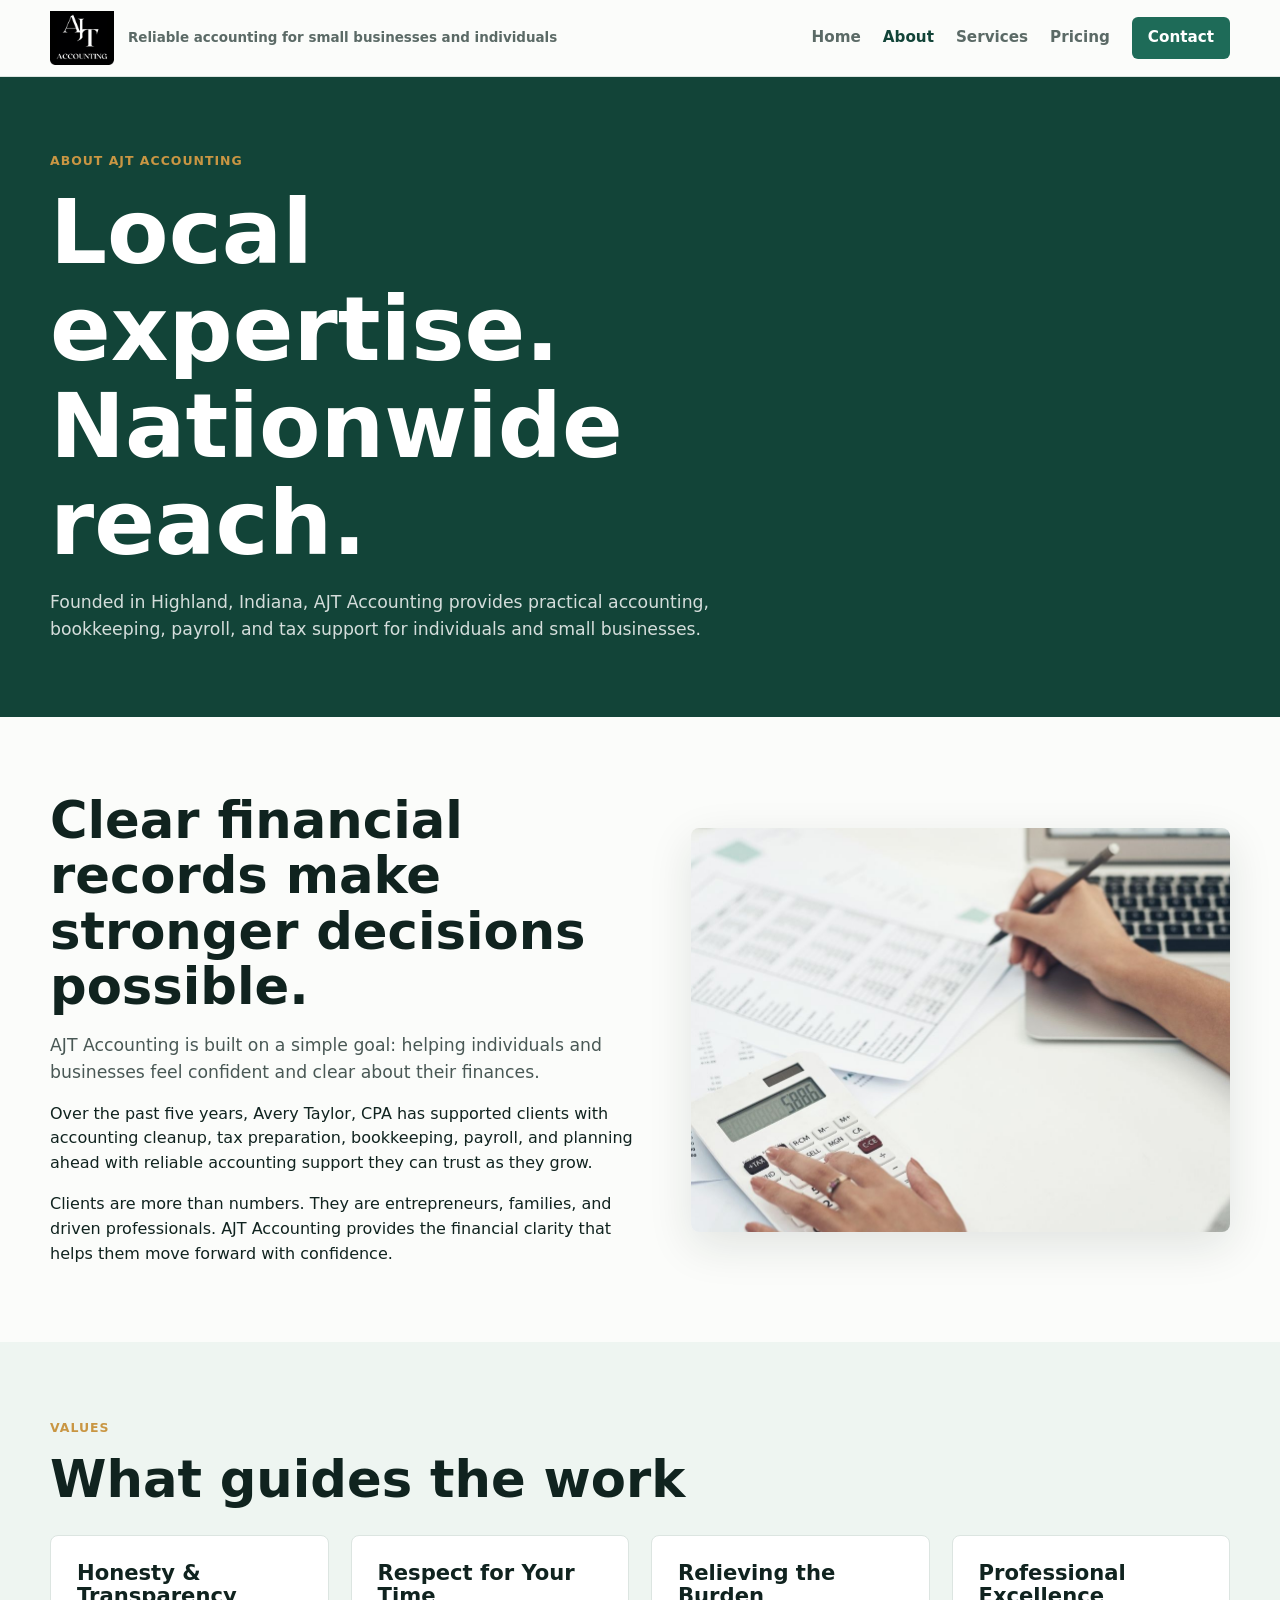
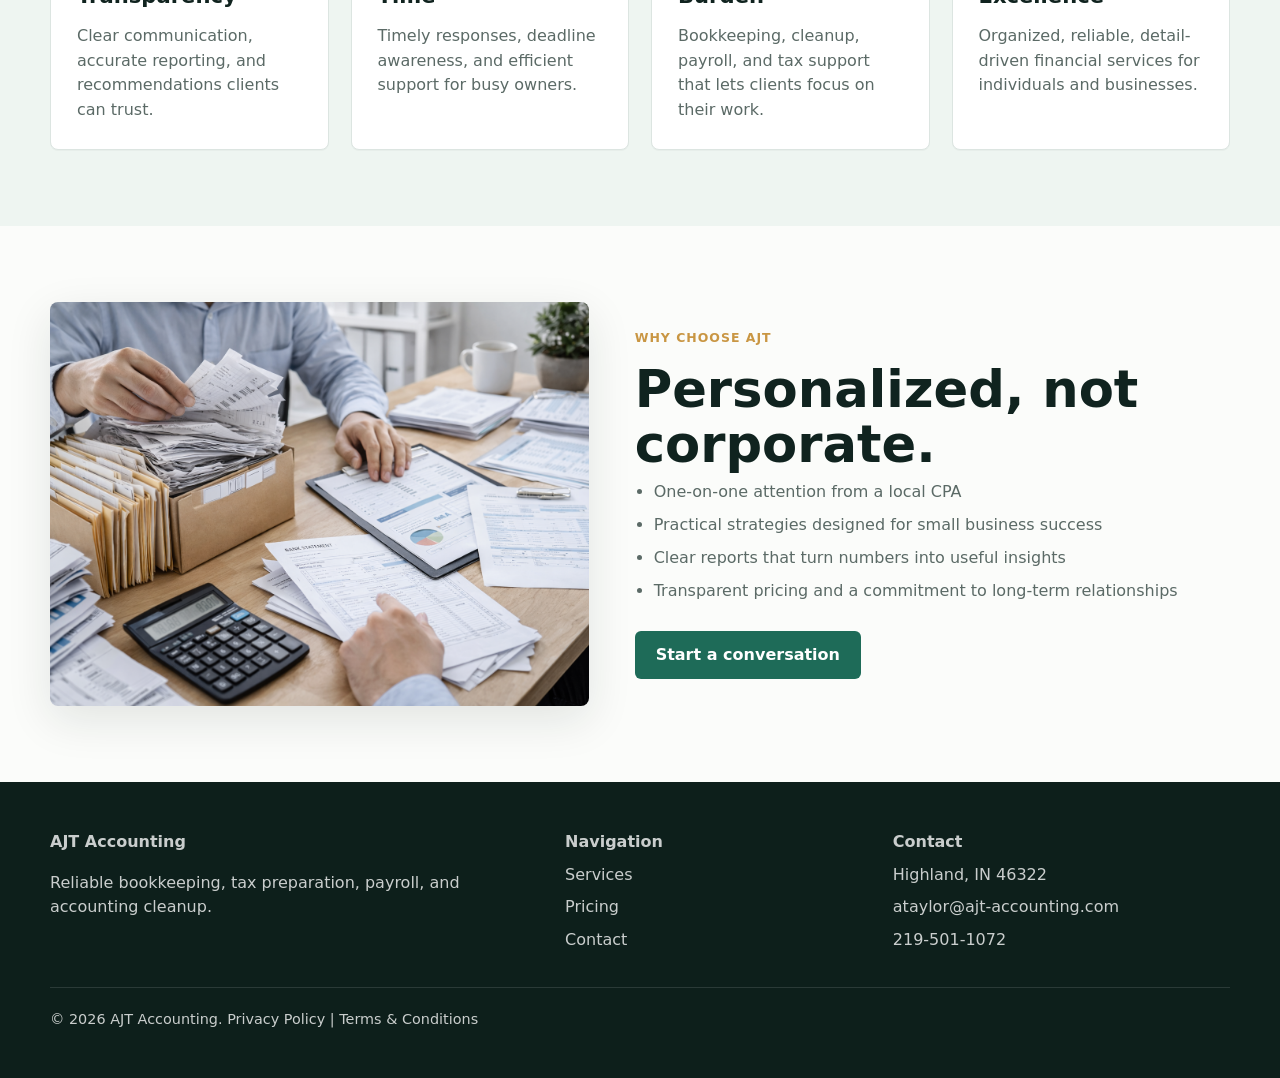
==== about/index.html @ 3dc1664c "Build initial static site preview" ====
<!doctype html>
<html lang="en">
  <head>
    <meta charset="utf-8">
    <meta name="viewport" content="width=device-width, initial-scale=1">
    <title>About | AJT Accounting</title>
    <meta name="description" content="Learn about AJT Accounting and Avery Taylor, CPA, serving individuals and small businesses in Highland, Northwest Indiana, and Chicagoland.">
    <link rel="stylesheet" href="../assets/css/styles.css">
  </head>
  <body>
    <header class="site-header">
      <nav class="nav" aria-label="Primary navigation">
        <a class="brand" href="../index.html"><img src="../assets/img/Group-2.png" alt="AJT Accounting logo"><span>Reliable accounting for small businesses and individuals</span></a>
        <div class="nav-links">
          <a href="../index.html">Home</a><a href="../about/" aria-current="page">About</a><a href="../services/">Services</a><a href="../pricing/">Pricing</a><a class="nav-cta" href="../contact/">Contact</a>
        </div>
      </nav>
    </header>
    <main>
      <section class="page-hero">
        <div class="wrap">
          <p class="eyebrow">About AJT Accounting</p>
          <h1>Local expertise. Nationwide reach.</h1>
          <p class="lead">Founded in Highland, Indiana, AJT Accounting provides practical accounting, bookkeeping, payroll, and tax support for individuals and small businesses.</p>
        </div>
      </section>
      <section class="section">
        <div class="wrap split">
          <div>
            <h2>Clear financial records make stronger decisions possible.</h2>
            <p class="lead">AJT Accounting is built on a simple goal: helping individuals and businesses feel confident and clear about their finances.</p>
            <p>Over the past five years, Avery Taylor, CPA has supported clients with accounting cleanup, tax preparation, bookkeeping, payroll, and planning ahead with reliable accounting support they can trust as they grow.</p>
            <p>Clients are more than numbers. They are entrepreneurs, families, and driven professionals. AJT Accounting provides the financial clarity that helps them move forward with confidence.</p>
          </div>
          <img src="../assets/img/Freelance-Business-Support-Petra-Verschoor-2.jpg" alt="Accounting professional reviewing financial records">
        </div>
      </section>
      <section class="section band">
        <div class="wrap">
          <p class="eyebrow">Values</p>
          <h2>What guides the work</h2>
          <div class="grid four" style="margin-top: 28px">
            <article class="card"><h3>Honesty & Transparency</h3><p class="muted">Clear communication, accurate reporting, and recommendations clients can trust.</p></article>
            <article class="card"><h3>Respect for Your Time</h3><p class="muted">Timely responses, deadline awareness, and efficient support for busy owners.</p></article>
            <article class="card"><h3>Relieving the Burden</h3><p class="muted">Bookkeeping, cleanup, payroll, and tax support that lets clients focus on their work.</p></article>
            <article class="card"><h3>Professional Excellence</h3><p class="muted">Organized, reliable, detail-driven financial services for individuals and businesses.</p></article>
          </div>
        </div>
      </section>
      <section class="section">
        <div class="wrap split reverse">
          <img src="../assets/img/9b4e6f0c-6b9a-4d75-8580-0b597c890d90.png" alt="Business team reviewing financial documents">
          <div>
            <p class="eyebrow">Why choose AJT</p>
            <h2>Personalized, not corporate.</h2>
            <ul class="check-list">
              <li>One-on-one attention from a local CPA</li>
              <li>Practical strategies designed for small business success</li>
              <li>Clear reports that turn numbers into useful insights</li>
              <li>Transparent pricing and a commitment to long-term relationships</li>
            </ul>
            <div class="actions"><a class="button" href="../contact/">Start a conversation</a></div>
          </div>
        </div>
      </section>
    </main>
    <footer class="site-footer"><div class="wrap footer-grid"><div><strong>AJT Accounting</strong><p>Reliable bookkeeping, tax preparation, payroll, and accounting cleanup.</p></div><div class="footer-links"><strong>Navigation</strong><a href="../services/">Services</a><a href="../pricing/">Pricing</a><a href="../contact/">Contact</a></div><div class="footer-links"><strong>Contact</strong><span>Highland, IN 46322</span><a href="mailto:ataylor@ajt-accounting.com">ataylor@ajt-accounting.com</a><a href="tel:+12195011072">219-501-1072</a></div></div><div class="wrap fine-print">&copy; <span data-year></span> AJT Accounting. <a href="../privacy-policy/">Privacy Policy</a> | <a href="../terms-and-conditions/">Terms & Conditions</a></div></footer>
    <script src="../assets/js/main.js"></script>
  </body>
</html>
---- assets/css/styles.css ----
:root {
  --ink: #10231f;
  --muted: #5b6a66;
  --line: #dce5e1;
  --paper: #fbfcfa;
  --soft: #eef5f1;
  --brand: #1e6b58;
  --brand-dark: #124438;
  --accent: #c99643;
  --white: #ffffff;
  --shadow: 0 14px 45px rgba(16, 35, 31, 0.11);
}

* {
  box-sizing: border-box;
}

html {
  scroll-behavior: smooth;
}

body {
  margin: 0;
  background: var(--paper);
  color: var(--ink);
  font-family: Inter, ui-sans-serif, system-ui, -apple-system, BlinkMacSystemFont, "Segoe UI", sans-serif;
  line-height: 1.55;
}

img {
  display: block;
  max-width: 100%;
}

a {
  color: inherit;
}

.site-header {
  position: sticky;
  top: 0;
  z-index: 20;
  background: rgba(251, 252, 250, 0.94);
  border-bottom: 1px solid var(--line);
  backdrop-filter: blur(14px);
}

.nav {
  width: min(1180px, calc(100% - 32px));
  margin: 0 auto;
  min-height: 76px;
  display: flex;
  align-items: center;
  justify-content: space-between;
  gap: 22px;
}

.brand {
  display: flex;
  align-items: center;
  gap: 14px;
  text-decoration: none;
  font-weight: 800;
  letter-spacing: 0;
}

.brand img {
  width: 64px;
  height: 54px;
  object-fit: contain;
}

.brand span {
  display: block;
  font-size: 0.84rem;
  color: var(--muted);
  font-weight: 650;
}

.nav-links {
  display: flex;
  align-items: center;
  gap: 22px;
  font-size: 0.95rem;
  font-weight: 700;
}

.nav-links a {
  text-decoration: none;
  color: var(--muted);
}

.nav-links a:hover,
.nav-links a[aria-current="page"] {
  color: var(--brand-dark);
}

.nav-cta {
  display: inline-flex;
  align-items: center;
  justify-content: center;
  min-height: 42px;
  padding: 0 16px;
  border-radius: 6px;
  background: var(--brand);
  color: var(--white) !important;
}

.nav-cta:hover {
  background: var(--brand-dark);
}

.section {
  padding: 76px 0;
}

.section.tight {
  padding: 48px 0;
}

.wrap {
  width: min(1180px, calc(100% - 32px));
  margin: 0 auto;
}

.hero {
  min-height: calc(100vh - 76px);
  display: grid;
  align-items: center;
  padding: 62px 0 76px;
  background:
    linear-gradient(90deg, rgba(16, 35, 31, 0.88), rgba(16, 35, 31, 0.58) 44%, rgba(16, 35, 31, 0.18)),
    url("../img/2147626398.jpg") center / cover no-repeat;
  color: var(--white);
}

.hero-content {
  width: min(720px, calc(100% - 32px));
  margin: 0 auto 0 max(16px, calc((100% - 1180px) / 2));
}

.eyebrow {
  margin: 0 0 14px;
  color: var(--accent);
  font-weight: 800;
  text-transform: uppercase;
  letter-spacing: 0.08em;
  font-size: 0.78rem;
}

h1,
h2,
h3 {
  margin: 0;
  line-height: 1.08;
  letter-spacing: 0;
}

h1 {
  max-width: 780px;
  font-size: clamp(2.45rem, 7vw, 5.8rem);
}

h2 {
  font-size: clamp(2rem, 4vw, 3.6rem);
}

h3 {
  font-size: 1.32rem;
}

.lead {
  max-width: 780px;
  margin: 18px 0 0;
  color: color-mix(in srgb, var(--ink) 76%, white);
  font-size: 1.08rem;
}

.hero .lead {
  color: rgba(255, 255, 255, 0.88);
  font-size: clamp(1.08rem, 2vw, 1.28rem);
}

.actions {
  display: flex;
  flex-wrap: wrap;
  gap: 12px;
  margin-top: 28px;
}

.button {
  display: inline-flex;
  align-items: center;
  justify-content: center;
  min-height: 48px;
  padding: 0 20px;
  border: 1px solid transparent;
  border-radius: 6px;
  background: var(--brand);
  color: var(--white);
  text-decoration: none;
  font-weight: 800;
}

.button:hover {
  background: var(--brand-dark);
}

.button.secondary {
  background: transparent;
  border-color: currentColor;
  color: inherit;
}

.hero .button.secondary {
  color: var(--white);
}

.grid {
  display: grid;
  gap: 22px;
}

.grid.two {
  grid-template-columns: repeat(2, minmax(0, 1fr));
}

.grid.three {
  grid-template-columns: repeat(3, minmax(0, 1fr));
}

.grid.four {
  grid-template-columns: repeat(4, minmax(0, 1fr));
}

.card {
  background: var(--white);
  border: 1px solid var(--line);
  border-radius: 8px;
  padding: 26px;
  box-shadow: 0 1px 0 rgba(16, 35, 31, 0.03);
}

.card p:last-child,
.split p:last-child {
  margin-bottom: 0;
}

.muted {
  color: var(--muted);
}

.band {
  background: var(--soft);
}

.split {
  display: grid;
  grid-template-columns: minmax(0, 1.05fr) minmax(320px, 0.95fr);
  gap: 46px;
  align-items: center;
}

.split.reverse {
  grid-template-columns: minmax(320px, 0.95fr) minmax(0, 1.05fr);
}

.split img {
  width: 100%;
  border-radius: 8px;
  box-shadow: var(--shadow);
  aspect-ratio: 4 / 3;
  object-fit: cover;
}

.stat-row {
  display: grid;
  grid-template-columns: repeat(3, minmax(0, 1fr));
  gap: 16px;
  margin-top: 28px;
}

.stat {
  padding: 18px;
  background: rgba(255, 255, 255, 0.12);
  border: 1px solid rgba(255, 255, 255, 0.25);
  border-radius: 8px;
}

.stat strong {
  display: block;
  font-size: 1.6rem;
  color: var(--accent);
}

.pill-list {
  display: flex;
  flex-wrap: wrap;
  gap: 10px;
  padding: 0;
  margin: 26px 0 0;
  list-style: none;
}

.pill-list li {
  border: 1px solid var(--line);
  background: var(--white);
  border-radius: 999px;
  padding: 8px 13px;
  font-weight: 750;
  color: var(--brand-dark);
}

.review {
  min-height: 100%;
}

.review strong {
  display: block;
  margin-bottom: 10px;
  color: var(--brand-dark);
}

.service-card img {
  width: 52px;
  height: 52px;
  object-fit: contain;
  margin-bottom: 18px;
}

.price-card {
  display: flex;
  flex-direction: column;
  gap: 16px;
}

.price {
  font-size: 2rem;
  font-weight: 900;
  color: var(--brand-dark);
}

.price-card ul,
.check-list {
  padding-left: 19px;
  margin: 0;
  color: var(--muted);
}

.price-card li,
.check-list li {
  margin: 8px 0;
}

.page-hero {
  background: var(--brand-dark);
  color: var(--white);
  padding: 74px 0;
}

.page-hero .lead {
  color: rgba(255, 255, 255, 0.82);
}

.contact-panel {
  background: var(--brand-dark);
  color: var(--white);
  border-radius: 8px;
  padding: 36px;
}

.contact-panel .lead,
.contact-panel .muted {
  color: rgba(255, 255, 255, 0.82);
}

.site-footer {
  background: #0d1f1b;
  color: rgba(255, 255, 255, 0.78);
  padding: 48px 0;
}

.footer-grid {
  display: grid;
  grid-template-columns: 1.3fr 0.8fr 0.9fr;
  gap: 28px;
}

.site-footer a {
  color: inherit;
  text-decoration: none;
}

.site-footer a:hover {
  color: var(--white);
}

.footer-links {
  display: grid;
  gap: 8px;
}

.fine-print {
  border-top: 1px solid rgba(255, 255, 255, 0.12);
  margin-top: 34px;
  padding-top: 20px;
  font-size: 0.9rem;
}

.legal {
  max-width: 920px;
}

.legal h2 {
  margin-top: 34px;
  font-size: 1.7rem;
}

@media (max-width: 860px) {
  .nav {
    align-items: flex-start;
    flex-direction: column;
    padding: 14px 0;
  }

  .nav-links {
    width: 100%;
    flex-wrap: wrap;
    gap: 12px 16px;
  }

  .nav-cta {
    min-height: 38px;
  }

  .hero {
    min-height: auto;
    padding: 70px 0;
  }

  .hero-content {
    margin-left: auto;
  }

  .grid.two,
  .grid.three,
  .grid.four,
  .split,
  .split.reverse,
  .footer-grid,
  .stat-row {
    grid-template-columns: 1fr;
  }

  .section {
    padding: 56px 0;
  }
}

@media (max-width: 520px) {
  .brand img {
    width: 56px;
    height: 46px;
  }

  .card,
  .contact-panel {
    padding: 22px;
  }

  .actions .button {
    width: 100%;
  }
}
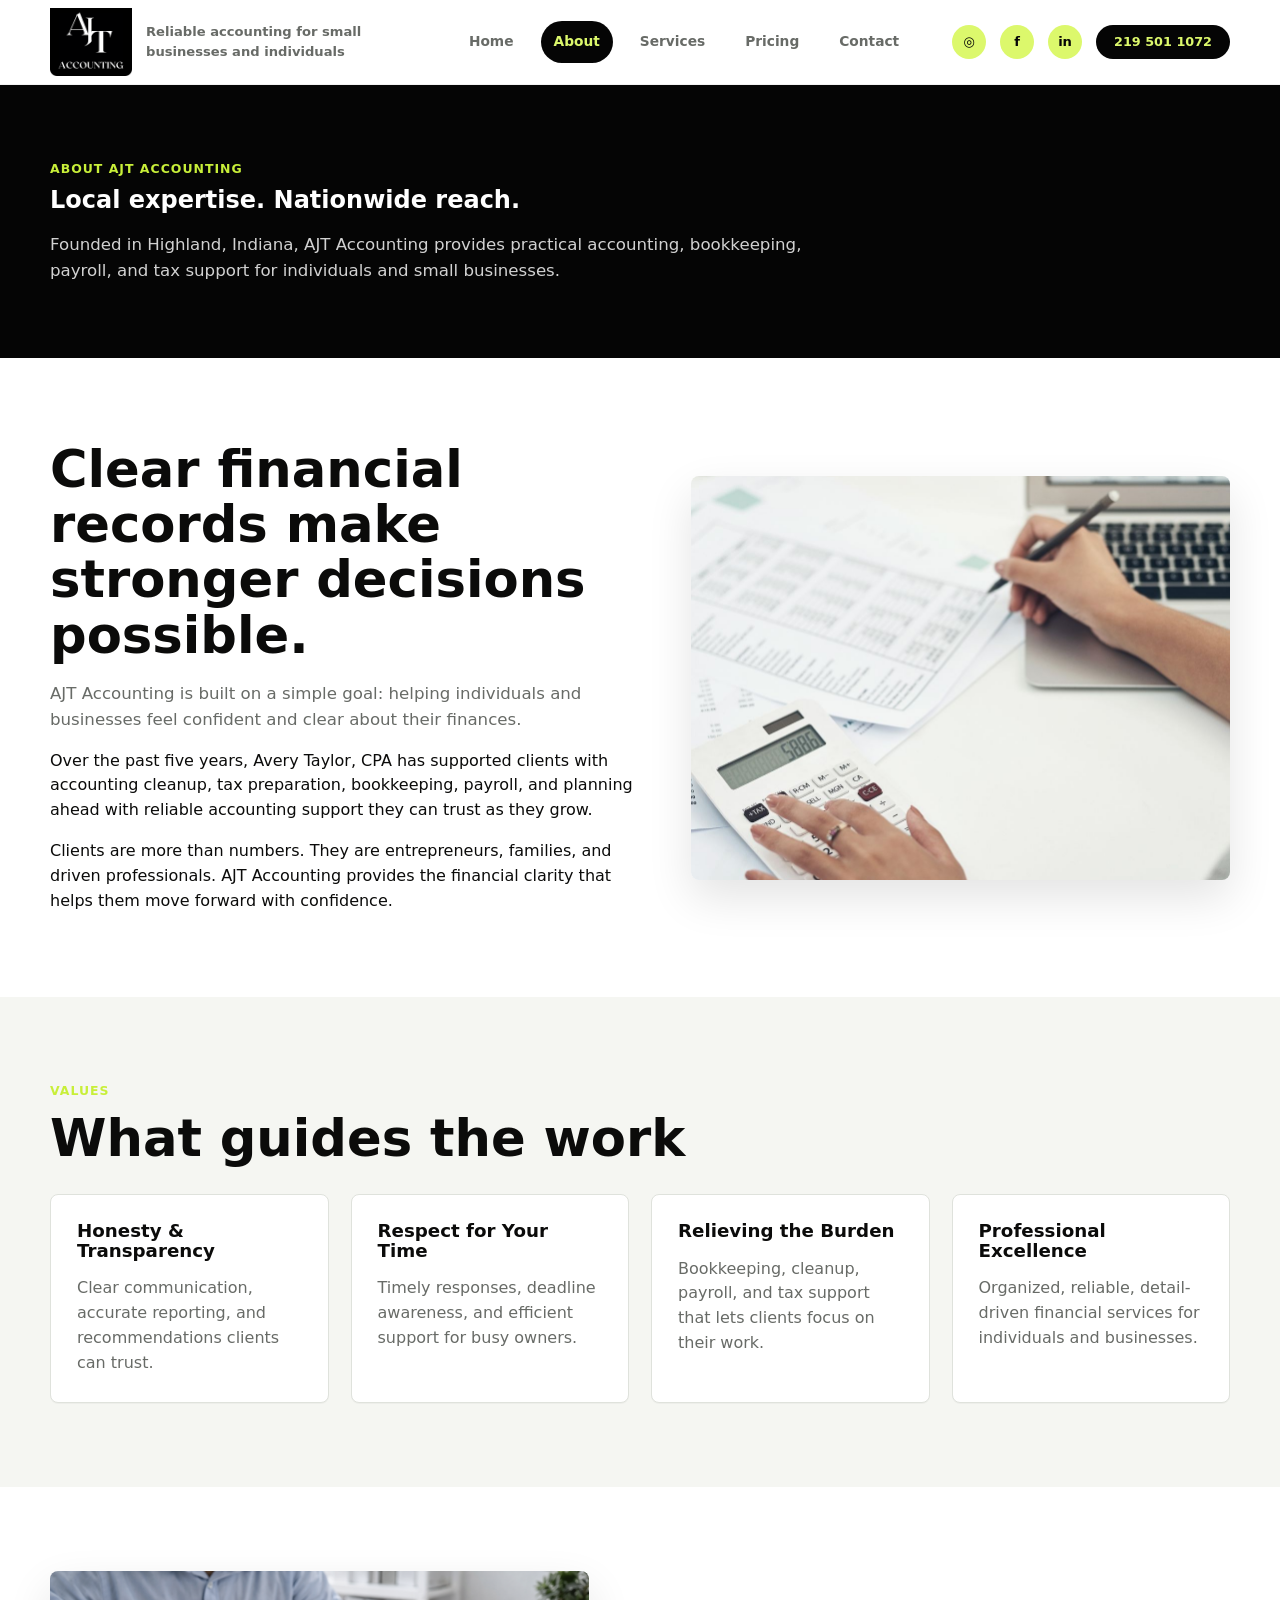
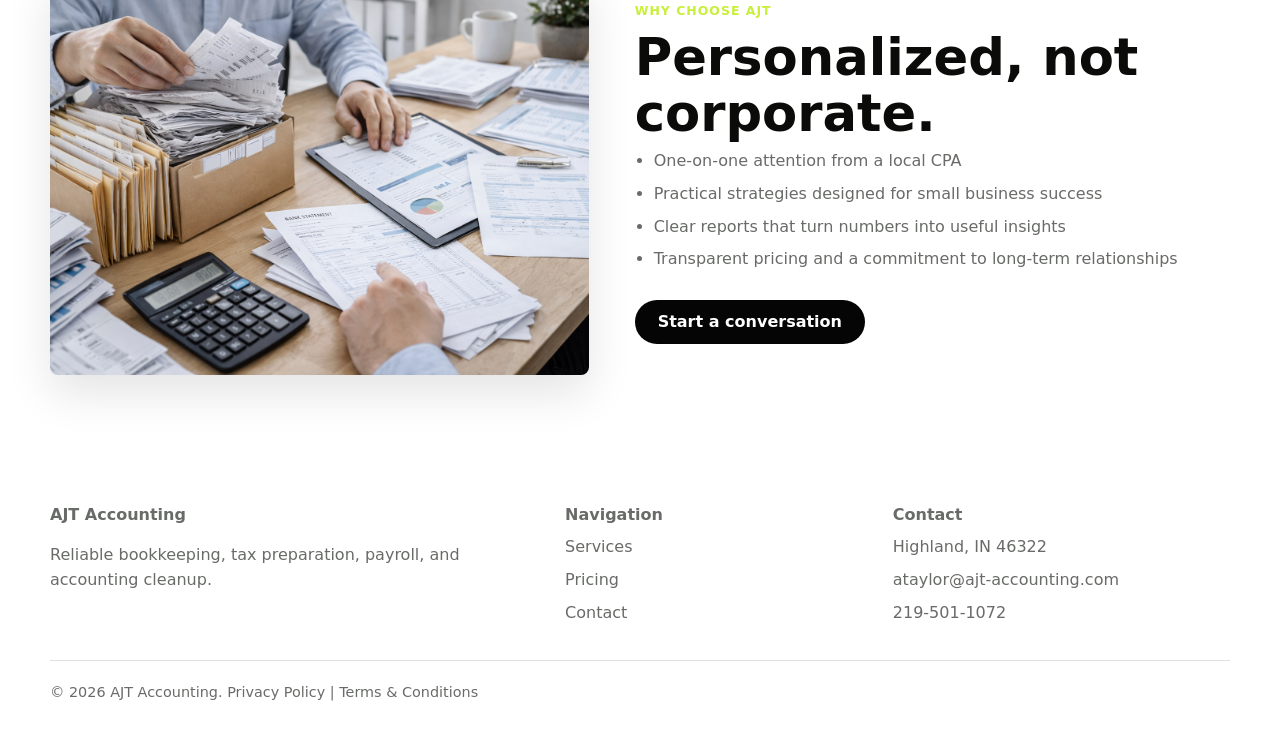
==== commit b69e83bb: "Improve static homepage preview" ====
--- a/about/index.html
+++ b/about/index.html
@@ -12,7 +12,13 @@
       <nav class="nav" aria-label="Primary navigation">
         <a class="brand" href="../index.html"><img src="../assets/img/Group-2.png" alt="AJT Accounting logo"><span>Reliable accounting for small businesses and individuals</span></a>
         <div class="nav-links">
-          <a href="../index.html">Home</a><a href="../about/" aria-current="page">About</a><a href="../services/">Services</a><a href="../pricing/">Pricing</a><a class="nav-cta" href="../contact/">Contact</a>
+          <a href="../index.html">Home</a><a href="../about/" aria-current="page">About</a><a href="../services/">Services</a><a href="../pricing/">Pricing</a><a href="../contact/">Contact</a>
+        </div>
+        <div class="nav-actions" aria-label="Social links and phone">
+          <a class="icon-link" href="https://www.instagram.com/ajtaccounting/" aria-label="Instagram">◎</a>
+          <a class="icon-link" href="https://www.facebook.com/ajtaccounting" aria-label="Facebook">f</a>
+          <a class="icon-link" href="https://www.linkedin.com/company/ajt-accounting" aria-label="LinkedIn">in</a>
+          <a class="phone-pill" href="tel:+12195011072">219 501 1072</a>
         </div>
       </nav>
     </header>
--- a/assets/css/styles.css
+++ b/assets/css/styles.css
@@ -1,14 +1,16 @@
 :root {
-  --ink: #10231f;
-  --muted: #5b6a66;
-  --line: #dce5e1;
-  --paper: #fbfcfa;
-  --soft: #eef5f1;
-  --brand: #1e6b58;
-  --brand-dark: #124438;
-  --accent: #c99643;
+  --ink: #0b0b0a;
+  --muted: #686b67;
+  --line: #dfe2dc;
+  --paper: #ffffff;
+  --soft: #f5f6f2;
+  --panel: #f7f8f5;
+  --black: #050505;
+  --lime: #dcf86c;
+  --lime-strong: #c8ef39;
+  --field: #282d21;
   --white: #ffffff;
-  --shadow: 0 14px 45px rgba(16, 35, 31, 0.11);
+  --shadow: 0 18px 45px rgba(0, 0, 0, 0.11);
 }
 
 * {
@@ -16,7 +18,7 @@
 }
 
 html {
-  scroll-behavior: smooth;
+  scroll-behavior: auto;
 }
 
 body {
@@ -37,22 +39,18 @@
 }
 
 .site-header {
-  position: sticky;
-  top: 0;
-  z-index: 20;
-  background: rgba(251, 252, 250, 0.94);
-  border-bottom: 1px solid var(--line);
-  backdrop-filter: blur(14px);
+  background: var(--paper);
+  border-bottom: 1px solid rgba(0, 0, 0, 0.05);
 }
 
 .nav {
   width: min(1180px, calc(100% - 32px));
   margin: 0 auto;
-  min-height: 76px;
-  display: flex;
-  align-items: center;
-  justify-content: space-between;
-  gap: 22px;
+  min-height: 84px;
+  display: grid;
+  grid-template-columns: auto 1fr auto;
+  align-items: center;
+  gap: 28px;
 }
 
 .brand {
@@ -61,61 +59,75 @@
   gap: 14px;
   text-decoration: none;
   font-weight: 800;
-  letter-spacing: 0;
 }
 
 .brand img {
-  width: 64px;
-  height: 54px;
+  width: 82px;
+  height: 72px;
   object-fit: contain;
 }
 
 .brand span {
-  display: block;
-  font-size: 0.84rem;
-  color: var(--muted);
-  font-weight: 650;
-}
-
-.nav-links {
+  max-width: 270px;
+  font-size: 0.82rem;
+  color: var(--muted);
+  font-weight: 750;
+}
+
+.nav-links,
+.nav-actions {
   display: flex;
   align-items: center;
-  gap: 22px;
-  font-size: 0.95rem;
-  font-weight: 700;
+  justify-content: center;
+  gap: 14px;
 }
 
 .nav-links a {
+  padding: 10px 13px;
+  border-radius: 999px;
+  color: var(--muted);
   text-decoration: none;
-  color: var(--muted);
+  font-size: 0.86rem;
+  font-weight: 750;
 }
 
 .nav-links a:hover,
 .nav-links a[aria-current="page"] {
-  color: var(--brand-dark);
-}
-
-.nav-cta {
+  background: var(--black);
+  color: var(--lime);
+}
+
+.icon-link,
+.phone-pill {
   display: inline-flex;
   align-items: center;
   justify-content: center;
-  min-height: 42px;
-  padding: 0 16px;
-  border-radius: 6px;
-  background: var(--brand);
-  color: var(--white) !important;
-}
-
-.nav-cta:hover {
-  background: var(--brand-dark);
+  min-height: 34px;
+  border-radius: 999px;
+  text-decoration: none;
+  font-weight: 900;
+}
+
+.icon-link {
+  width: 34px;
+  background: var(--lime);
+  color: var(--black);
+  font-size: 0.82rem;
+}
+
+.phone-pill {
+  padding: 0 18px;
+  background: var(--black);
+  color: var(--lime);
+  font-size: 0.8rem;
 }
 
 .section {
-  padding: 76px 0;
+  padding: 84px 0;
 }
 
 .section.tight {
-  padding: 48px 0;
+  padding: 42px 0 72px;
 }
 
 .wrap {
@@ -124,28 +136,44 @@
 }
 
 .hero {
-  min-height: calc(100vh - 76px);
-  display: grid;
-  align-items: center;
-  padding: 62px 0 76px;
-  background:
-    linear-gradient(90deg, rgba(16, 35, 31, 0.88), rgba(16, 35, 31, 0.58) 44%, rgba(16, 35, 31, 0.18)),
-    url("../img/2147626398.jpg") center / cover no-repeat;
-  color: var(--white);
-}
-
-.hero-content {
-  width: min(720px, calc(100% - 32px));
-  margin: 0 auto 0 max(16px, calc((100% - 1180px) / 2));
-}
-
+  background: var(--paper);
+}
+
+.original-hero {
+  padding: 70px 0 44px;
+}
+
+.hero-grid {
+  display: grid;
+  grid-template-columns: minmax(0, 1.05fr) minmax(360px, 0.95fr);
+  gap: 72px;
+  align-items: center;
+}
+
+.hero-copy h1 {
+  max-width: 650px;
+  margin: 8px 0 18px;
+  font-size: clamp(2.5rem, 5.2vw, 5rem);
+  line-height: 1.04;
+}
+
+.kicker,
 .eyebrow {
-  margin: 0 0 14px;
-  color: var(--accent);
+  margin: 0 0 10px;
+  color: var(--muted);
+  font-size: 0.78rem;
   font-weight: 800;
+}
+
+.kicker {
+  text-transform: none;
+  letter-spacing: 0;
+}
+
+.eyebrow {
+  color: var(--lime-strong);
   text-transform: uppercase;
   letter-spacing: 0.08em;
-  font-size: 0.78rem;
 }
 
 h1,
@@ -156,54 +184,43 @@
   letter-spacing: 0;
 }
 
-h1 {
-  max-width: 780px;
-  font-size: clamp(2.45rem, 7vw, 5.8rem);
-}
-
 h2 {
   font-size: clamp(2rem, 4vw, 3.6rem);
 }
 
 h3 {
-  font-size: 1.32rem;
+  font-size: 1.14rem;
 }
 
 .lead {
   max-width: 780px;
   margin: 18px 0 0;
-  color: color-mix(in srgb, var(--ink) 76%, white);
-  font-size: 1.08rem;
-}
-
-.hero .lead {
-  color: rgba(255, 255, 255, 0.88);
-  font-size: clamp(1.08rem, 2vw, 1.28rem);
-}
-
-.actions {
-  display: flex;
-  flex-wrap: wrap;
-  gap: 12px;
-  margin-top: 28px;
+  color: var(--muted);
+  font-size: 1.04rem;
 }
 
 .button {
   display: inline-flex;
   align-items: center;
   justify-content: center;
-  min-height: 48px;
-  padding: 0 20px;
+  min-height: 44px;
+  padding: 0 22px;
   border: 1px solid transparent;
-  border-radius: 6px;
-  background: var(--brand);
+  border-radius: 999px;
+  background: var(--black);
   color: var(--white);
   text-decoration: none;
-  font-weight: 800;
+  font-weight: 900;
+  cursor: pointer;
 }
 
 .button:hover {
-  background: var(--brand-dark);
+  filter: brightness(0.94);
+}
+
+.button.lime {
+  background: var(--lime);
+  color: var(--black);
 }
 
 .button.secondary {
@@ -212,8 +229,186 @@
   color: inherit;
 }
 
-.hero .button.secondary {
+.actions {
+  display: flex;
+  flex-wrap: wrap;
+  gap: 16px;
+  margin-top: 28px;
+}
+
+.review-card {
+  display: grid;
+  grid-template-columns: 112px 1fr;
+  gap: 18px;
+  align-items: start;
+  margin: 0;
+  color: var(--muted);
+}
+
+.review-card > p {
+  grid-column: 1 / -1;
+  max-width: 540px;
+  margin: 0;
+}
+
+.review-card > img {
+  width: 100px;
+  object-fit: contain;
+}
+
+.review-person {
+  display: grid;
+  grid-template-columns: 42px 1fr;
+  gap: 12px;
+  padding: 20px;
+  border-radius: 12px;
+  background: #f2f2ef;
+  box-shadow: 0 8px 24px rgba(0, 0, 0, 0.06);
+}
+
+.review-person img {
+  width: 42px;
+  height: 42px;
+  border-radius: 50%;
+}
+
+.review-person strong,
+.review-person span {
+  display: block;
+}
+
+.review-person span {
+  margin-top: 8px;
+  color: var(--ink);
+  font-size: 0.92rem;
+}
+
+.feature-mosaic {
+  display: grid;
+  grid-template-columns: 0.78fr 1fr 1.55fr;
+  gap: 18px;
+  align-items: stretch;
+}
+
+.portrait-card,
+.service-image-card {
+  position: relative;
+  overflow: hidden;
+  margin: 0;
+  min-height: 310px;
+  border-radius: 14px;
+}
+
+.portrait-card img,
+.service-image-card img {
+  width: 100%;
+  height: 100%;
+  object-fit: cover;
+}
+
+.portrait-card figcaption {
+  position: absolute;
+  left: 20px;
+  bottom: 20px;
+  padding: 10px 16px;
+  border-radius: 999px;
+  background: var(--white);
+  color: var(--black);
+  font-weight: 850;
+}
+
+.proof-card {
+  min-height: 310px;
+  display: flex;
+  flex-direction: column;
+  justify-content: center;
+  padding: 34px;
+  border-radius: 14px;
+  background: var(--black);
   color: var(--white);
+}
+
+.dot-line {
+  font-weight: 900;
+}
+
+.dot-line::before {
+  content: "";
+  display: inline-block;
+  width: 10px;
+  height: 10px;
+  margin-right: 8px;
+  border-radius: 50%;
+  background: var(--lime);
+}
+
+.proof-card p:not(.dot-line) {
+  color: rgba(255, 255, 255, 0.82);
+}
+
+.proof-card a {
+  color: var(--white);
+  font-weight: 800;
+}
+
+.service-image-card::after {
+  content: "";
+  position: absolute;
+  inset: 0;
+  background: linear-gradient(0deg, rgba(0, 0, 0, 0.42), rgba(0, 0, 0, 0.06));
+}
+
+.service-image-card figcaption {
+  position: absolute;
+  z-index: 1;
+  right: 22px;
+  bottom: 22px;
+  display: flex;
+  flex-wrap: wrap;
+  justify-content: flex-end;
+  gap: 10px;
+}
+
+.service-image-card a {
+  padding: 8px 12px;
+  border-radius: 999px;
+  background: rgba(255, 255, 255, 0.34);
+  color: var(--white);
+  text-decoration: none;
+  font-weight: 750;
+  backdrop-filter: blur(8px);
+}
+
+.badge-strip {
+  display: flex;
+  align-items: center;
+  justify-content: space-around;
+  gap: 34px;
+  margin-top: 34px;
+  overflow: hidden;
+}
+
+.badge-strip img {
+  max-height: 92px;
+  width: auto;
+  object-fit: contain;
+}
+
+.band,
+.story-band {
+  background: var(--soft);
+}
+
+.section-heading-row {
+  display: grid;
+  grid-template-columns: minmax(0, 1fr) minmax(320px, 0.8fr);
+  gap: 50px;
+  align-items: end;
+}
+
+.section-heading-row > p {
+  margin: 0;
+  color: var(--muted);
 }
 
 .grid {
@@ -238,7 +433,7 @@
   border: 1px solid var(--line);
   border-radius: 8px;
   padding: 26px;
-  box-shadow: 0 1px 0 rgba(16, 35, 31, 0.03);
+  box-shadow: 0 1px 0 rgba(0, 0, 0, 0.03);
 }
 
 .card p:last-child,
@@ -248,10 +443,6 @@
 
 .muted {
   color: var(--muted);
-}
-
-.band {
-  background: var(--soft);
 }
 
 .split {
@@ -271,26 +462,6 @@
   box-shadow: var(--shadow);
   aspect-ratio: 4 / 3;
   object-fit: cover;
-}
-
-.stat-row {
-  display: grid;
-  grid-template-columns: repeat(3, minmax(0, 1fr));
-  gap: 16px;
-  margin-top: 28px;
-}
-
-.stat {
-  padding: 18px;
-  background: rgba(255, 255, 255, 0.12);
-  border: 1px solid rgba(255, 255, 255, 0.25);
-  border-radius: 8px;
-}
-
-.stat strong {
-  display: block;
-  font-size: 1.6rem;
-  color: var(--accent);
 }
 
 .pill-list {
@@ -308,36 +479,110 @@
   border-radius: 999px;
   padding: 8px 13px;
   font-weight: 750;
-  color: var(--brand-dark);
-}
-
-.review {
-  min-height: 100%;
-}
-
-.review strong {
+}
+
+.capabilities .card {
+  min-height: 270px;
+  display: grid;
+  align-content: start;
+  gap: 16px;
+  box-shadow: 0 14px 32px rgba(0, 0, 0, 0.05);
+}
+
+.capabilities .card:nth-child(2) {
+  background: var(--lime);
+}
+
+.service-icon {
+  width: 62px;
+  height: 62px;
+  display: inline-flex;
+  align-items: center;
+  justify-content: center;
+  border-radius: 8px;
+  background: var(--black);
+  color: var(--lime);
+  font-size: 1.7rem;
+  font-weight: 900;
+}
+
+.service-card ul {
+  margin: 0;
+  padding-left: 18px;
+  color: var(--ink);
+  font-size: 0.93rem;
+}
+
+.service-card li {
+  margin: 7px 0;
+}
+
+.story-grid {
+  display: grid;
+  grid-template-columns: 0.9fr 0.9fr minmax(360px, 1.8fr);
+  gap: 26px;
+  align-items: center;
+}
+
+.story-grid p {
+  color: var(--muted);
+}
+
+.story-grid > article {
+  grid-column: 3;
+  grid-row: 1 / span 2;
+}
+
+.story-grid > article h2 {
+  font-size: clamp(2rem, 3.2vw, 3.5rem);
+}
+
+.metric-card {
+  min-height: 150px;
+  display: grid;
+  place-items: center;
+  padding: 24px;
+  border-radius: 8px;
+  text-align: center;
+}
+
+.metric-card strong {
   display: block;
-  margin-bottom: 10px;
-  color: var(--brand-dark);
-}
-
-.service-card img {
-  width: 52px;
-  height: 52px;
-  object-fit: contain;
-  margin-bottom: 18px;
+  font-size: clamp(2.6rem, 5vw, 4.6rem);
+  line-height: 1;
+}
+
+.metric-card span {
+  display: block;
+  margin-top: 10px;
+  font-weight: 800;
+}
+
+.metric-card.dark {
+  background: var(--black);
+  color: var(--white);
+}
+
+.metric-card.lime {
+  background: var(--lime);
+  color: var(--black);
+}
+
+.pricing-preview {
+  background: var(--paper);
 }
 
 .price-card {
   display: flex;
   flex-direction: column;
   gap: 16px;
+  text-align: center;
 }
 
 .price {
   font-size: 2rem;
   font-weight: 900;
-  color: var(--brand-dark);
+  color: var(--ink);
 }
 
 .price-card ul,
@@ -345,6 +590,7 @@
   padding-left: 19px;
   margin: 0;
   color: var(--muted);
+  text-align: left;
 }
 
 .price-card li,
@@ -353,7 +599,7 @@
 }
 
 .page-hero {
-  background: var(--brand-dark);
+  background: var(--black);
   color: var(--white);
   padding: 74px 0;
 }
@@ -362,22 +608,113 @@
   color: rgba(255, 255, 255, 0.82);
 }
 
+.contact-layout {
+  display: grid;
+  grid-template-columns: 1fr minmax(420px, 0.85fr);
+  gap: 46px;
+  align-items: center;
+}
+
+.contact-spacer {
+  color: var(--lime-strong);
+  min-height: 420px;
+  display: flex;
+  align-items: end;
+}
+
+.lead-form,
 .contact-panel {
-  background: var(--brand-dark);
+  background: var(--black);
   color: var(--white);
-  border-radius: 8px;
-  padding: 36px;
-}
-
+  border-radius: 0;
+  padding: 34px;
+}
+
+.lead-form h2,
+.contact-panel h2 {
+  font-size: clamp(2rem, 3vw, 3rem);
+}
+
+.lead-form p,
 .contact-panel .lead,
 .contact-panel .muted {
   color: rgba(255, 255, 255, 0.82);
 }
 
+.form-grid {
+  display: grid;
+  grid-template-columns: 1fr 1fr;
+  gap: 12px;
+  margin-top: 20px;
+}
+
+.lead-form label {
+  display: grid;
+  gap: 6px;
+  color: rgba(255, 255, 255, 0.8);
+  font-size: 0.82rem;
+  font-weight: 700;
+}
+
+.lead-form input,
+.lead-form select,
+.lead-form textarea {
+  width: 100%;
+  min-height: 44px;
+  border: 1px solid rgba(255, 255, 255, 0.16);
+  border-radius: 7px;
+  background: var(--field);
+  color: var(--white);
+  padding: 10px 12px;
+  font: inherit;
+}
+
+.lead-form textarea {
+  resize: vertical;
+}
+
+.lead-form > label {
+  margin-top: 12px;
+}
+
+.checkbox {
+  display: flex !important;
+  grid-template-columns: auto 1fr;
+  align-items: center;
+}
+
+.checkbox input {
+  width: auto;
+  min-height: auto;
+}
+
+.lead-form button {
+  margin-top: 16px;
+}
+
+.lead-form small {
+  display: block;
+  margin-top: 8px;
+  color: var(--lime);
+  font-weight: 700;
+}
+
+.quick-question {
+  padding: 56px;
+  border-radius: 12px;
+  background: var(--black);
+  color: var(--white);
+}
+
+.quick-question h2 {
+  max-width: 620px;
+  font-size: clamp(2rem, 4vw, 3.2rem);
+}
+
 .site-footer {
-  background: #0d1f1b;
-  color: rgba(255, 255, 255, 0.78);
-  padding: 48px 0;
+  background: var(--paper);
+  color: var(--muted);
+  padding: 44px 0;
 }
 
 .footer-grid {
@@ -392,7 +729,7 @@
 }
 
 .site-footer a:hover {
-  color: var(--white);
+  color: var(--ink);
 }
 
 .footer-links {
@@ -401,7 +738,7 @@
 }
 
 .fine-print {
-  border-top: 1px solid rgba(255, 255, 255, 0.12);
+  border-top: 1px solid var(--line);
   margin-top: 34px;
   padding-top: 20px;
   font-size: 0.9rem;
@@ -416,59 +753,123 @@
   font-size: 1.7rem;
 }
 
-@media (max-width: 860px) {
+@media (max-width: 980px) {
   .nav {
-    align-items: flex-start;
-    flex-direction: column;
+    grid-template-columns: 1fr;
     padding: 14px 0;
   }
 
-  .nav-links {
-    width: 100%;
+  .brand {
+    justify-content: space-between;
+  }
+
+  .nav-links,
+  .nav-actions {
+    justify-content: flex-start;
     flex-wrap: wrap;
-    gap: 12px 16px;
-  }
-
-  .nav-cta {
-    min-height: 38px;
-  }
-
-  .hero {
-    min-height: auto;
-    padding: 70px 0;
-  }
-
-  .hero-content {
-    margin-left: auto;
-  }
-
+  }
+
+  .hero-grid,
+  .feature-mosaic,
+  .section-heading-row,
+  .story-grid,
+  .contact-layout,
   .grid.two,
   .grid.three,
   .grid.four,
   .split,
   .split.reverse,
-  .footer-grid,
-  .stat-row {
+  .footer-grid {
     grid-template-columns: 1fr;
   }
 
+  .story-grid > article {
+    grid-column: auto;
+    grid-row: auto;
+  }
+
+  .contact-spacer {
+    display: none;
+  }
+}
+
+@media (max-width: 620px) {
+  .nav {
+    width: min(100% - 20px, 1180px);
+    gap: 10px;
+  }
+
+  .brand {
+    align-items: center;
+    justify-content: flex-start;
+  }
+
+  .brand img {
+    width: 54px;
+    height: 46px;
+  }
+
+  .brand span {
+    font-size: 0.68rem;
+  }
+
+  .nav-links {
+    gap: 6px;
+  }
+
+  .nav-links a {
+    padding: 7px 9px;
+    font-size: 0.76rem;
+  }
+
+  .nav-actions {
+    gap: 8px;
+  }
+
+  .original-hero {
+    padding: 46px 0 28px;
+  }
+
+  .hero-copy h1 {
+    font-size: 2.45rem;
+  }
+
+  .review-card {
+    grid-template-columns: 1fr;
+  }
+
   .section {
-    padding: 56px 0;
-  }
-}
-
-@media (max-width: 520px) {
-  .brand img {
-    width: 56px;
-    height: 46px;
-  }
-
-  .card,
-  .contact-panel {
-    padding: 22px;
-  }
-
-  .actions .button {
+    padding: 58px 0;
+  }
+
+  .portrait-card,
+  .service-image-card,
+  .proof-card {
+    min-height: 280px;
+  }
+
+  .badge-strip {
+    justify-content: flex-start;
+    overflow-x: auto;
+    padding-bottom: 10px;
+  }
+
+  .badge-strip img {
+    max-height: 80px;
+    flex: 0 0 auto;
+  }
+
+  .form-grid {
+    grid-template-columns: 1fr;
+  }
+
+  .lead-form,
+  .quick-question {
+    padding: 24px;
+  }
+
+  .actions .button,
+  .lead-form button {
     width: 100%;
   }
 }
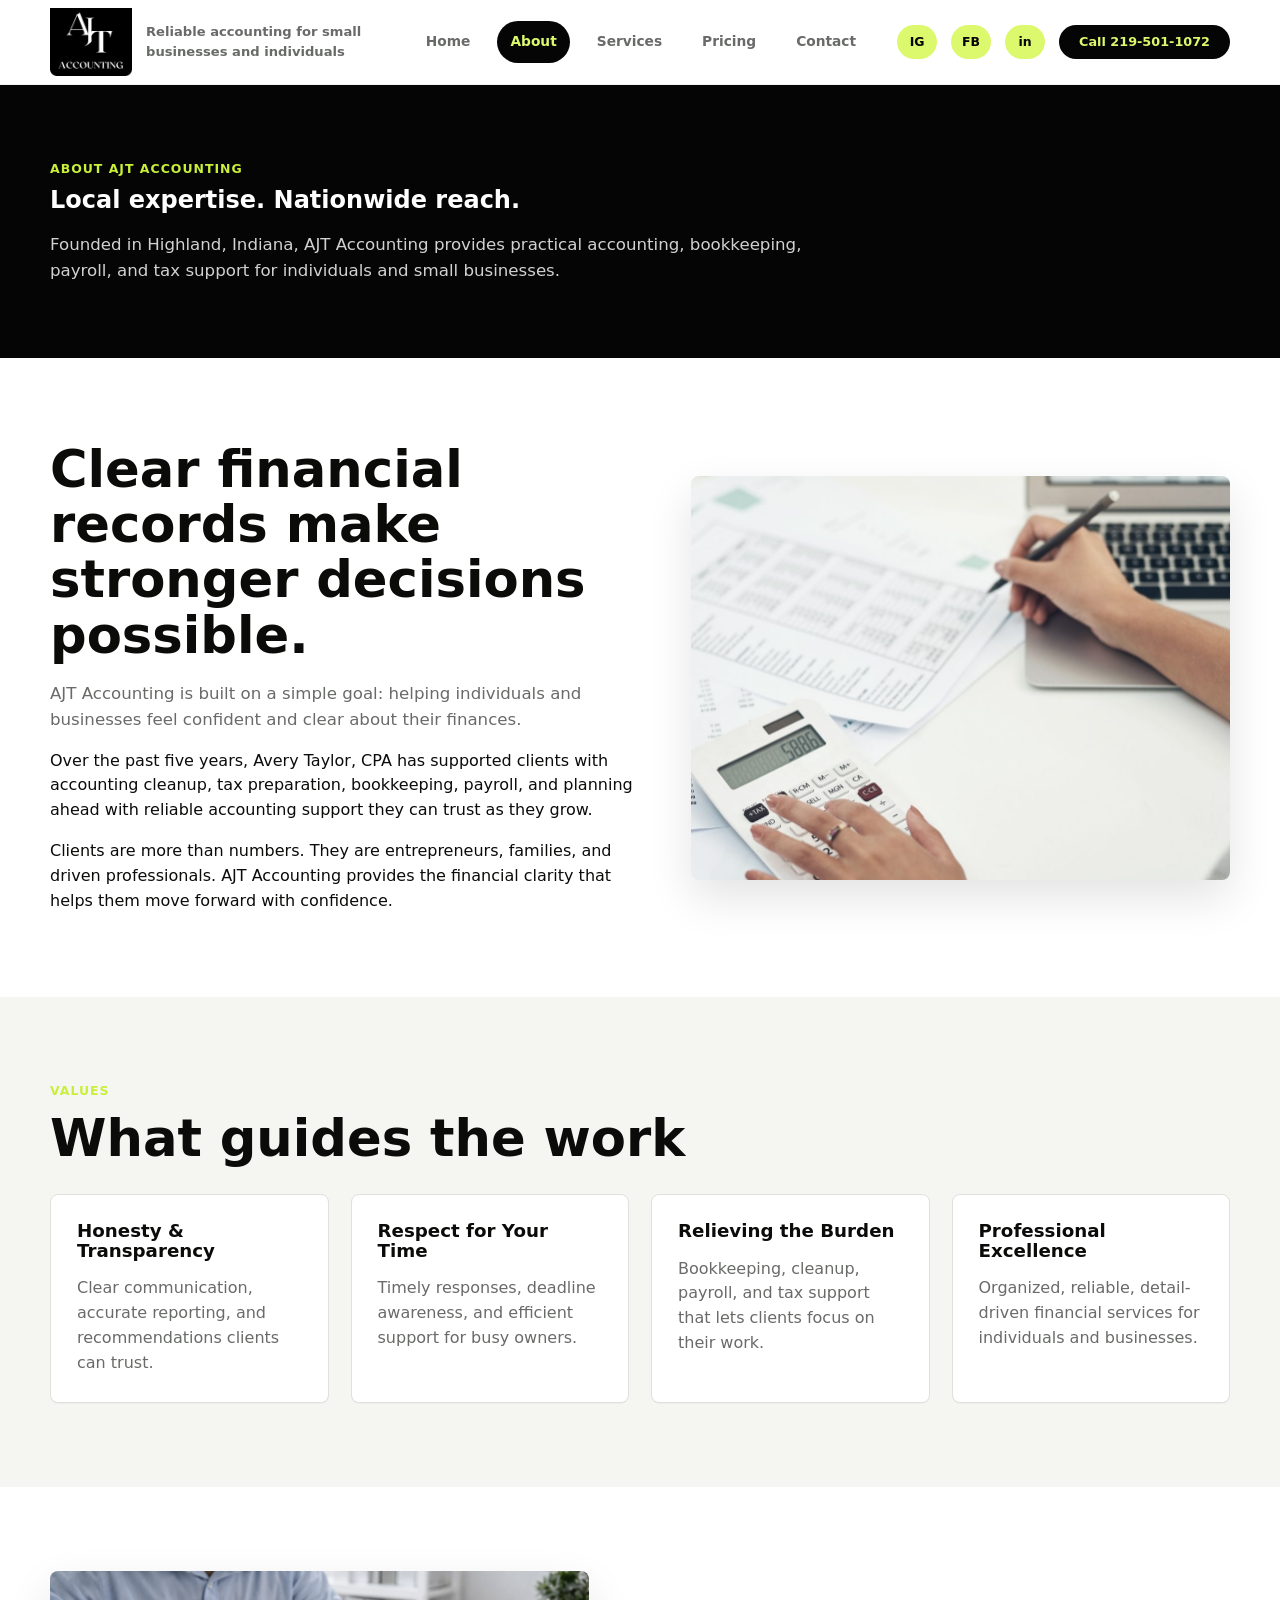
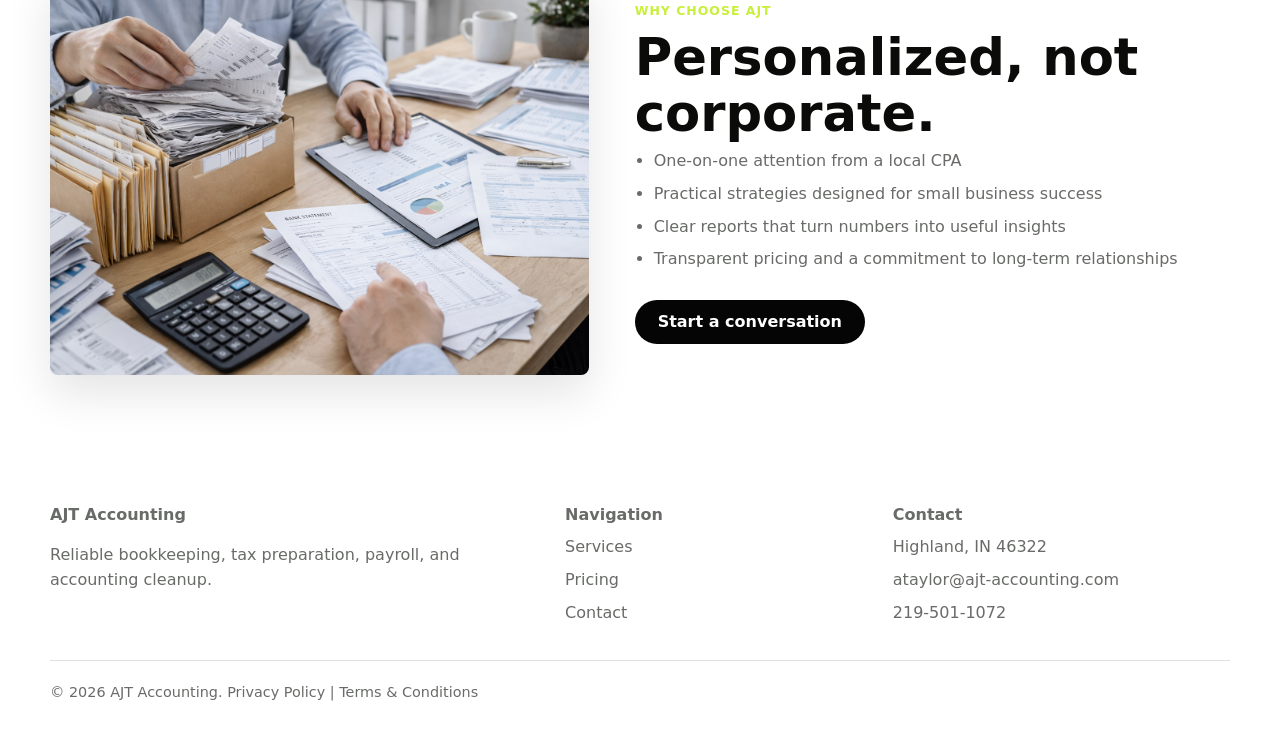
==== commit 0accaf6e: "Clarify header social and phone buttons" ====
--- a/about/index.html
+++ b/about/index.html
@@ -15,10 +15,10 @@
           <a href="../index.html">Home</a><a href="../about/" aria-current="page">About</a><a href="../services/">Services</a><a href="../pricing/">Pricing</a><a href="../contact/">Contact</a>
         </div>
         <div class="nav-actions" aria-label="Social links and phone">
-          <a class="icon-link" href="https://www.instagram.com/ajtaccounting/" aria-label="Instagram">◎</a>
-          <a class="icon-link" href="https://www.facebook.com/ajtaccounting" aria-label="Facebook">f</a>
+          <a class="icon-link" href="https://www.instagram.com/ajtaccounting/" aria-label="Instagram">IG</a>
+          <a class="icon-link" href="https://www.facebook.com/ajtaccounting" aria-label="Facebook">FB</a>
           <a class="icon-link" href="https://www.linkedin.com/company/ajt-accounting" aria-label="LinkedIn">in</a>
-          <a class="phone-pill" href="tel:+12195011072">219 501 1072</a>
+          <a class="phone-pill" href="tel:+12195011072">Call 219-501-1072</a>
         </div>
       </nav>
     </header>
--- a/assets/css/styles.css
+++ b/assets/css/styles.css
@@ -109,17 +109,20 @@
 }
 
 .icon-link {
-  width: 34px;
+  min-width: 40px;
+  padding: 0 10px;
   background: var(--lime);
   color: var(--black);
-  font-size: 0.82rem;
+  font-size: 0.78rem;
+  letter-spacing: 0;
 }
 
 .phone-pill {
-  padding: 0 18px;
+  padding: 0 20px;
   background: var(--black);
   color: var(--lime);
   font-size: 0.8rem;
+  letter-spacing: 0;
 }
 
 .section {
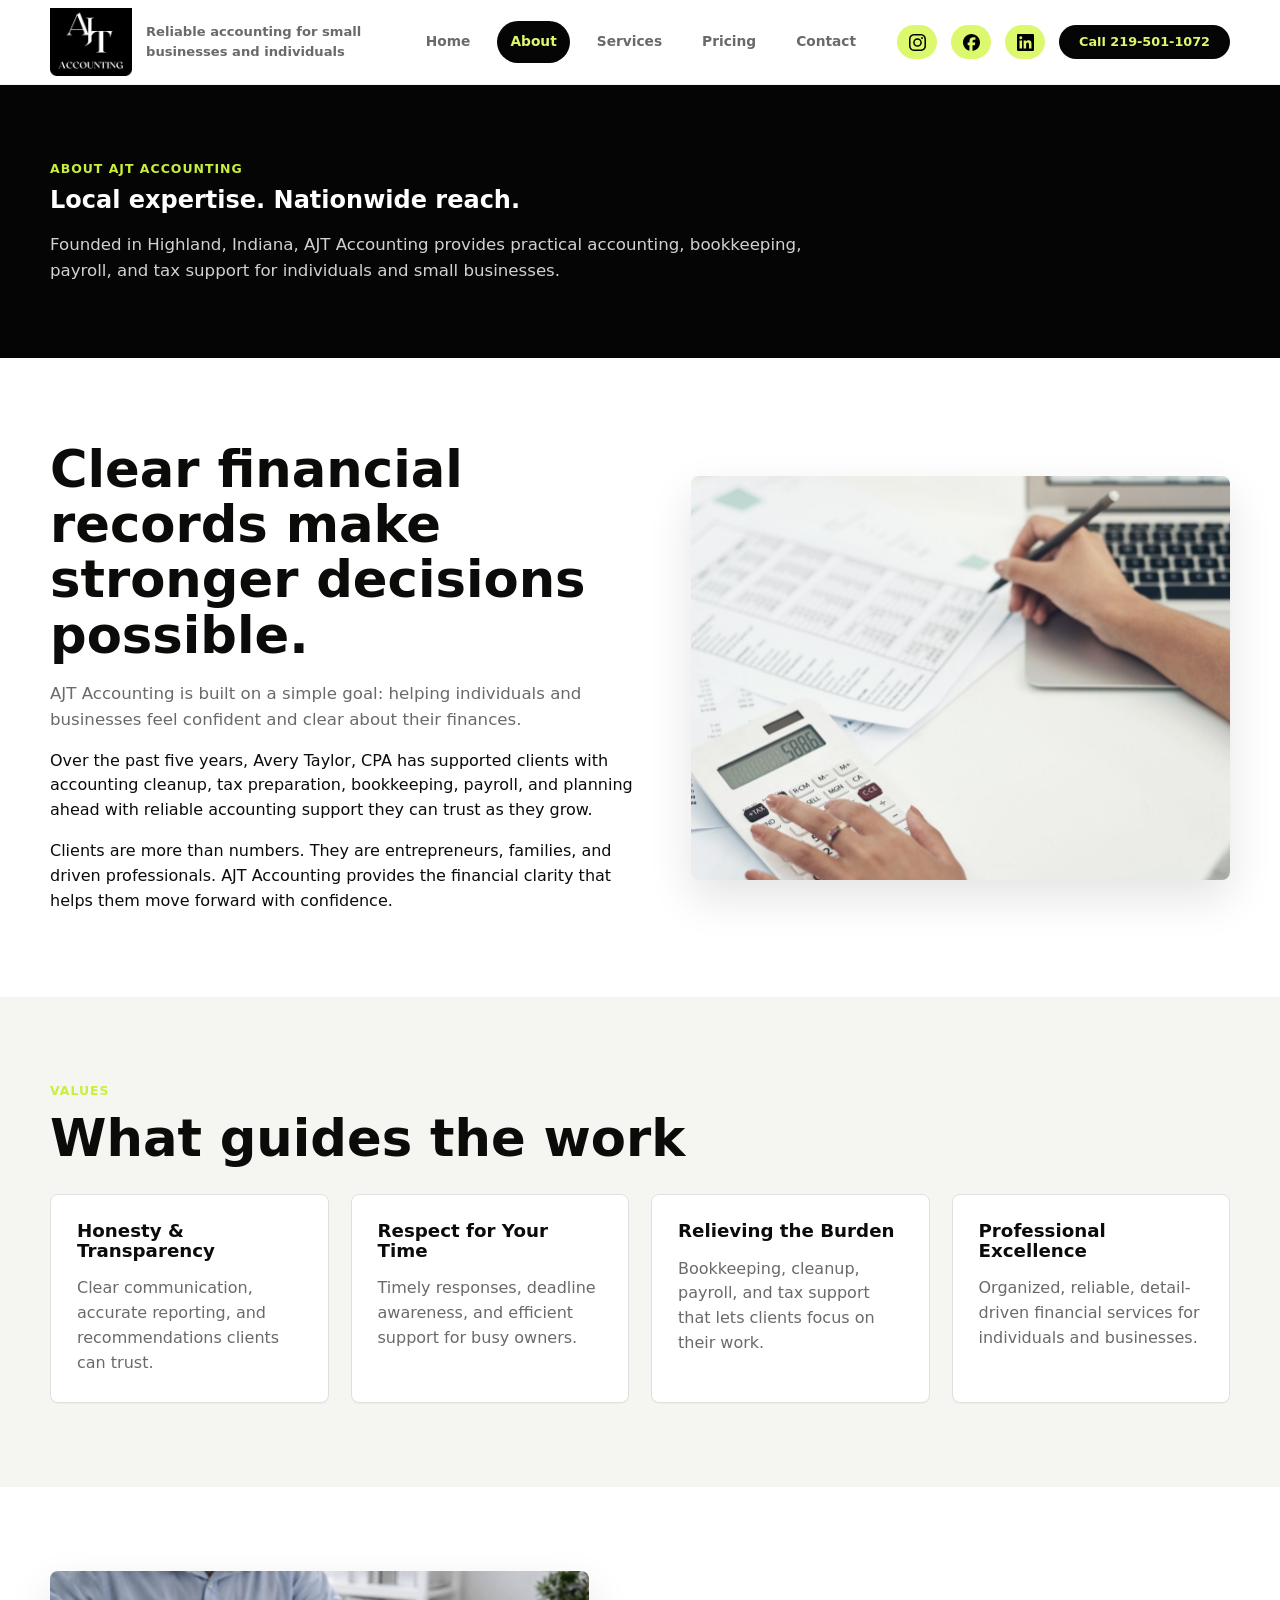
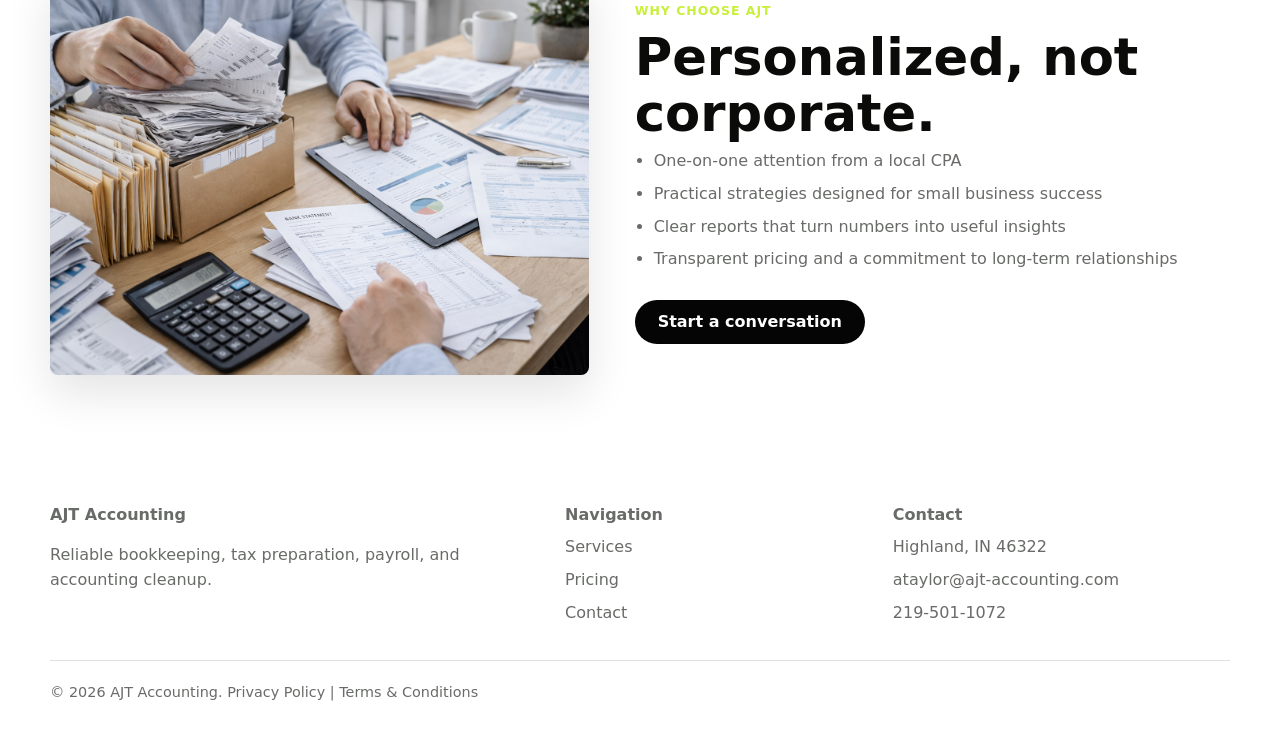
==== commit da0cb2d7: "Use social logo icons in header" ====
--- a/about/index.html
+++ b/about/index.html
@@ -15,9 +15,9 @@
           <a href="../index.html">Home</a><a href="../about/" aria-current="page">About</a><a href="../services/">Services</a><a href="../pricing/">Pricing</a><a href="../contact/">Contact</a>
         </div>
         <div class="nav-actions" aria-label="Social links and phone">
-          <a class="icon-link" href="https://www.instagram.com/ajtaccounting/" aria-label="Instagram">IG</a>
-          <a class="icon-link" href="https://www.facebook.com/ajtaccounting" aria-label="Facebook">FB</a>
-          <a class="icon-link" href="https://www.linkedin.com/company/ajt-accounting" aria-label="LinkedIn">in</a>
+          <a class="icon-link" href="https://www.instagram.com/ajtaccounting/" aria-label="Instagram"><img src="../assets/img/icon-instagram.svg" alt="" aria-hidden="true"></a>
+          <a class="icon-link" href="https://www.facebook.com/ajtaccounting" aria-label="Facebook"><img src="../assets/img/icon-facebook.svg" alt="" aria-hidden="true"></a>
+          <a class="icon-link" href="https://www.linkedin.com/company/ajt-accounting" aria-label="LinkedIn"><img src="../assets/img/icon-linkedin.svg" alt="" aria-hidden="true"></a>
           <a class="phone-pill" href="tel:+12195011072">Call 219-501-1072</a>
         </div>
       </nav>
--- a/assets/css/styles.css
+++ b/assets/css/styles.css
@@ -117,6 +117,12 @@
   letter-spacing: 0;
 }
 
+.icon-link img {
+  width: 17px;
+  height: 17px;
+  display: block;
+}
+
 .phone-pill {
   padding: 0 20px;
   background: var(--black);
@@ -259,31 +265,92 @@
   object-fit: contain;
 }
 
-.review-person {
-  display: grid;
+.review-carousel {
+  overflow: visible;
+  border-radius: 12px;
+}
+
+.review-track {
+  display: grid;
+}
+
+.review-slide {
+  display: none;
   grid-template-columns: 42px 1fr;
   gap: 12px;
+  min-height: 164px;
   padding: 20px;
+  border: 1px solid #e4e5df;
   border-radius: 12px;
-  background: #f2f2ef;
-  box-shadow: 0 8px 24px rgba(0, 0, 0, 0.06);
-}
-
-.review-person img {
+  background: #f6f6f1;
+  box-shadow: 0 14px 32px rgba(0, 0, 0, 0.09);
+}
+
+.review-slide.is-active {
+  display: grid;
+  animation: reviewIn 260ms ease-out;
+}
+
+.review-slide img {
   width: 42px;
   height: 42px;
   border-radius: 50%;
 }
 
-.review-person strong,
-.review-person span {
+.review-slide strong,
+.review-slide span {
   display: block;
-}
-
-.review-person span {
+  color: var(--ink);
+}
+
+.review-slide span {
   margin-top: 8px;
   color: var(--ink);
   font-size: 0.92rem;
+}
+
+.review-controls {
+  display: flex;
+  align-items: center;
+  justify-content: space-between;
+  gap: 12px;
+  padding: 10px 2px 0;
+}
+
+.review-controls button {
+  width: 32px;
+  height: 32px;
+  border: 0;
+  border-radius: 999px;
+  background: var(--black);
+  color: var(--lime);
+  font-size: 1.35rem;
+  line-height: 1;
+  cursor: pointer;
+}
+
+.review-dots {
+  display: flex;
+  justify-content: center;
+  gap: 6px;
+  flex: 1;
+}
+
+.review-dot {
+  width: 7px;
+  height: 7px;
+  border-radius: 999px;
+  background: #c8cbc4;
+}
+
+.review-dot.is-active {
+  width: 22px;
+  background: var(--black);
+}
+
+@keyframes reviewIn {
+  from { opacity: 0; transform: translateX(16px); }
+  to { opacity: 1; transform: translateX(0); }
 }
 
 .feature-mosaic {
@@ -383,18 +450,39 @@
 }
 
 .badge-strip {
-  display: flex;
-  align-items: center;
-  justify-content: space-around;
-  gap: 34px;
   margin-top: 34px;
   overflow: hidden;
-}
-
-.badge-strip img {
+  -webkit-mask-image: linear-gradient(90deg, transparent, #000 8%, #000 92%, transparent);
+  mask-image: linear-gradient(90deg, transparent, #000 8%, #000 92%, transparent);
+}
+
+.badge-track {
+  display: flex;
+  align-items: center;
+  gap: clamp(40px, 8vw, 110px);
+  width: max-content;
+  animation: badgeDrift 22s linear infinite;
+}
+
+.badge-strip:hover .badge-track {
+  animation-play-state: paused;
+}
+
+.badge-track img {
   max-height: 92px;
   width: auto;
   object-fit: contain;
+}
+
+@keyframes badgeDrift {
+  from { transform: translateX(0); }
+  to { transform: translateX(-50%); }
+}
+
+@media (prefers-reduced-motion: reduce) {
+  .badge-track {
+    animation: none;
+  }
 }
 
 .band,
@@ -700,6 +788,10 @@
   margin-top: 8px;
   color: var(--lime);
   font-weight: 700;
+}
+
+.lead-form small.error {
+  color: #ffb7b7;
 }
 
 .quick-question {
@@ -851,15 +943,8 @@
     min-height: 280px;
   }
 
-  .badge-strip {
-    justify-content: flex-start;
-    overflow-x: auto;
-    padding-bottom: 10px;
-  }
-
-  .badge-strip img {
+  .badge-track img {
     max-height: 80px;
-    flex: 0 0 auto;
   }
 
   .form-grid {
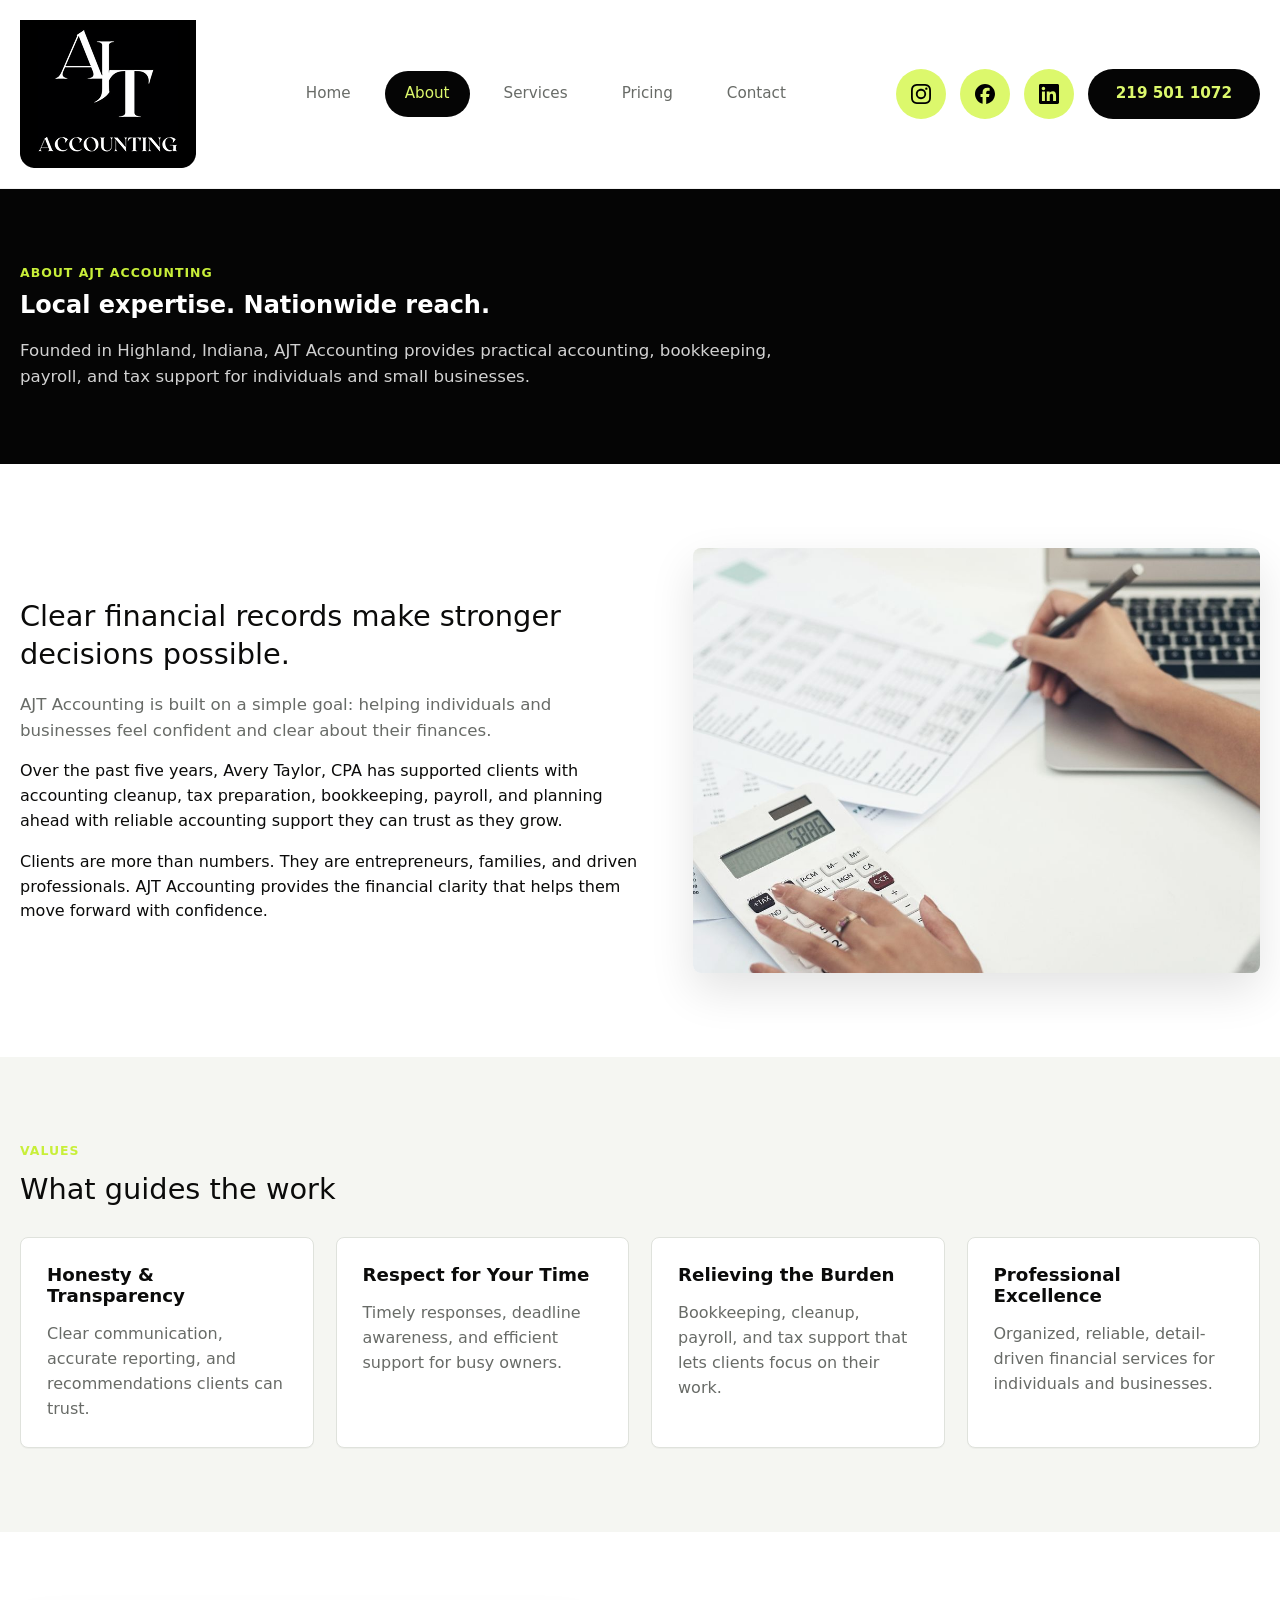
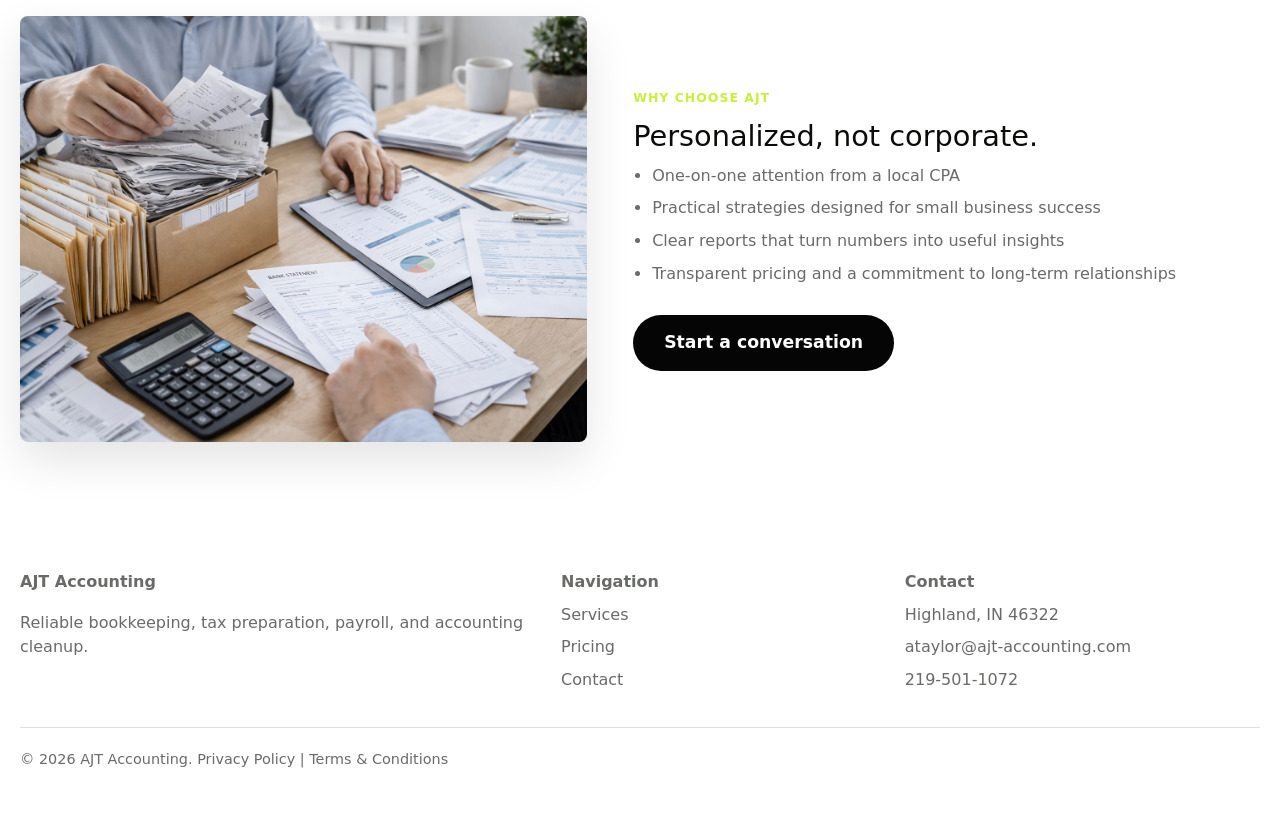
==== commit 6d742be5: "Match draft sizing to live site" ====
--- a/about/index.html
+++ b/about/index.html
@@ -18,7 +18,7 @@
           <a class="icon-link" href="https://www.instagram.com/ajtaccounting/" aria-label="Instagram"><img src="../assets/img/icon-instagram.svg" alt="" aria-hidden="true"></a>
           <a class="icon-link" href="https://www.facebook.com/ajtaccounting" aria-label="Facebook"><img src="../assets/img/icon-facebook.svg" alt="" aria-hidden="true"></a>
           <a class="icon-link" href="https://www.linkedin.com/company/ajt-accounting" aria-label="LinkedIn"><img src="../assets/img/icon-linkedin.svg" alt="" aria-hidden="true"></a>
-          <a class="phone-pill" href="tel:+12195011072">Call 219-501-1072</a>
+          <a class="phone-pill" href="tel:+12195011072">219 501 1072</a>
         </div>
       </nav>
     </header>
--- a/assets/css/styles.css
+++ b/assets/css/styles.css
@@ -44,9 +44,9 @@
 }
 
 .nav {
-  width: min(1180px, calc(100% - 32px));
+  width: min(1400px, calc(100% - 40px));
   margin: 0 auto;
-  min-height: 84px;
+  min-height: 188px;
   display: grid;
   grid-template-columns: auto 1fr auto;
   align-items: center;
@@ -62,12 +62,13 @@
 }
 
 .brand img {
-  width: 82px;
-  height: 72px;
+  width: 176px;
+  height: 148px;
   object-fit: contain;
 }
 
 .brand span {
+  display: none;
   max-width: 270px;
   font-size: 0.82rem;
   color: var(--muted);
@@ -82,13 +83,20 @@
   gap: 14px;
 }
 
+.nav-toggle {
+  display: none;
+}
+
 .nav-links a {
-  padding: 10px 13px;
+  min-height: 46px;
+  display: inline-flex;
+  align-items: center;
+  padding: 0 20px;
   border-radius: 999px;
   color: var(--muted);
   text-decoration: none;
-  font-size: 0.86rem;
-  font-weight: 750;
+  font-size: 0.95rem;
+  font-weight: 500;
 }
 
 .nav-links a:hover,
@@ -102,15 +110,15 @@
   display: inline-flex;
   align-items: center;
   justify-content: center;
-  min-height: 34px;
+  min-height: 50px;
   border-radius: 999px;
   text-decoration: none;
   font-weight: 900;
 }
 
 .icon-link {
-  min-width: 40px;
-  padding: 0 10px;
+  min-width: 50px;
+  padding: 0 12px;
   background: var(--lime);
   color: var(--black);
   font-size: 0.78rem;
@@ -118,16 +126,16 @@
 }
 
 .icon-link img {
-  width: 17px;
-  height: 17px;
+  width: 20px;
+  height: 20px;
   display: block;
 }
 
 .phone-pill {
-  padding: 0 20px;
+  padding: 0 28px;
   background: var(--black);
   color: var(--lime);
-  font-size: 0.8rem;
+  font-size: 0.95rem;
   letter-spacing: 0;
 }
 
@@ -140,7 +148,7 @@
 }
 
 .wrap {
-  width: min(1180px, calc(100% - 32px));
+  width: min(1270px, calc(100% - 40px));
   margin: 0 auto;
 }
 
@@ -162,8 +170,9 @@
 .hero-copy h1 {
   max-width: 650px;
   margin: 8px 0 18px;
-  font-size: clamp(2.5rem, 5.2vw, 5rem);
-  line-height: 1.04;
+  font-size: clamp(2.2rem, 3.1vw, 2.85rem);
+  line-height: 1.35;
+  font-weight: 500;
 }
 
 .kicker,
@@ -189,12 +198,15 @@
 h2,
 h3 {
   margin: 0;
-  line-height: 1.08;
+  line-height: 1.16;
   letter-spacing: 0;
+  font-weight: 600;
 }
 
 h2 {
-  font-size: clamp(2rem, 4vw, 3.6rem);
+  font-size: clamp(1.45rem, 2.25vw, 2rem);
+  line-height: 1.34;
+  font-weight: 500;
 }
 
 h3 {
@@ -212,13 +224,14 @@
   display: inline-flex;
   align-items: center;
   justify-content: center;
-  min-height: 44px;
-  padding: 0 22px;
+  min-height: 56px;
+  padding: 0 30px;
   border: 1px solid transparent;
   border-radius: 999px;
   background: var(--black);
   color: var(--white);
   text-decoration: none;
+  font-size: 1.08rem;
   font-weight: 900;
   cursor: pointer;
 }
@@ -365,7 +378,7 @@
   position: relative;
   overflow: hidden;
   margin: 0;
-  min-height: 310px;
+  min-height: 405px;
   border-radius: 14px;
 }
 
@@ -388,7 +401,7 @@
 }
 
 .proof-card {
-  min-height: 310px;
+  min-height: 405px;
   display: flex;
   flex-direction: column;
   justify-content: center;
@@ -469,7 +482,7 @@
 }
 
 .badge-track img {
-  max-height: 92px;
+  max-height: 126px;
   width: auto;
   object-fit: contain;
 }
@@ -576,25 +589,55 @@
   min-height: 270px;
   display: grid;
   align-content: start;
-  gap: 16px;
+  gap: 22px;
+  padding: 14px 14px 28px;
+  overflow: hidden;
   box-shadow: 0 14px 32px rgba(0, 0, 0, 0.05);
 }
 
-.capabilities .card:nth-child(2) {
+.capabilities .card:nth-child(2),
+.capabilities .card:nth-child(4) {
+  background: var(--white);
+}
+
+.capabilities .card h3,
+.capabilities .card ul {
+  margin-right: 12px;
+  margin-left: 12px;
+}
+
+.service-icon {
+  width: 100%;
+  height: 196px;
+  display: grid;
+  place-items: center;
+  border-radius: 14px;
+}
+
+.service-icon svg {
+  display: block;
+  width: 100px;
+  height: 100px;
+}
+
+.service-icon-lime {
+  background: var(--black);
+  --icon-bg: var(--lime);
+  --icon-mark: var(--black);
+}
+
+.service-icon-dark {
   background: var(--lime);
-}
-
-.service-icon {
-  width: 62px;
-  height: 62px;
-  display: inline-flex;
-  align-items: center;
-  justify-content: center;
-  border-radius: 8px;
-  background: var(--black);
-  color: var(--lime);
-  font-size: 1.7rem;
-  font-weight: 900;
+  --icon-bg: var(--black);
+  --icon-mark: var(--lime);
+}
+
+.service-icon-bg {
+  fill: var(--icon-bg);
+}
+
+.service-icon-mark {
+  fill: var(--icon-mark);
 }
 
 .service-card ul {
@@ -625,7 +668,7 @@
 }
 
 .story-grid > article h2 {
-  font-size: clamp(2rem, 3.2vw, 3.5rem);
+  font-size: clamp(1.45rem, 2.25vw, 2rem);
 }
 
 .metric-card {
@@ -639,8 +682,9 @@
 
 .metric-card strong {
   display: block;
-  font-size: clamp(2.6rem, 5vw, 4.6rem);
-  line-height: 1;
+  font-size: clamp(2.3rem, 4vw, 3.7rem);
+  line-height: 1.05;
+  font-weight: 700;
 }
 
 .metric-card span {
@@ -661,6 +705,54 @@
 
 .pricing-preview {
   background: var(--paper);
+}
+
+.pricing-tabs {
+  margin-top: 28px;
+}
+
+.tab-list {
+  display: flex;
+  flex-wrap: wrap;
+  justify-content: flex-end;
+  gap: 10px;
+  margin: 0 0 28px;
+}
+
+.tab-button {
+  min-height: 42px;
+  border: 1px solid var(--line);
+  border-radius: 999px;
+  padding: 9px 15px;
+  background: var(--white);
+  color: var(--ink);
+  font: inherit;
+  font-size: 0.9rem;
+  font-weight: 850;
+  line-height: 1.2;
+  letter-spacing: 0;
+  cursor: pointer;
+}
+
+.tab-button:hover,
+.tab-button:focus-visible {
+  border-color: var(--black);
+  outline: none;
+  box-shadow: 0 0 0 3px rgba(220, 248, 108, 0.5);
+}
+
+.tab-button.is-active {
+  background: var(--black);
+  border-color: var(--black);
+  color: var(--lime);
+}
+
+.tab-panel[hidden] {
+  display: none;
+}
+
+.tab-panel .grid {
+  margin-top: 0;
 }
 
 .price-card {
@@ -702,15 +794,68 @@
 .contact-layout {
   display: grid;
   grid-template-columns: 1fr minmax(420px, 0.85fr);
-  gap: 46px;
-  align-items: center;
+  gap: 0;
+  align-items: stretch;
 }
 
 .contact-spacer {
-  color: var(--lime-strong);
-  min-height: 420px;
-  display: flex;
-  align-items: end;
+  position: relative;
+  min-height: 520px;
+  margin: 0;
+  overflow: hidden;
+  background: var(--black);
+  color: var(--white);
+  box-shadow: var(--shadow);
+}
+
+.contact-spacer img {
+  position: absolute;
+  inset: 0;
+  width: 100%;
+  height: 100%;
+  min-height: 0;
+  object-fit: cover;
+  filter: brightness(1.22) contrast(1.02);
+}
+
+.contact-spacer::after {
+  content: "";
+  position: absolute;
+  inset: 0;
+  background: linear-gradient(180deg, rgba(5, 5, 5, 0), rgba(5, 5, 5, 0.48));
+}
+
+.contact-spacer figcaption {
+  position: absolute;
+  left: 28px;
+  right: 28px;
+  bottom: 28px;
+  z-index: 1;
+  text-shadow: 0 2px 14px rgba(0, 0, 0, 0.62);
+}
+
+.contact-spacer blockquote {
+  max-width: 520px;
+  margin: 0 0 18px;
+  font-size: clamp(1.25rem, 2vw, 1.9rem);
+  line-height: 1.25;
+  font-weight: 650;
+}
+
+.contact-spacer strong,
+.contact-spacer span {
+  display: block;
+}
+
+.contact-spacer strong {
+  color: var(--lime);
+  font-weight: 900;
+}
+
+.contact-spacer span {
+  margin-top: 2px;
+  color: rgba(255, 255, 255, 0.82);
+  font-weight: 750;
 }
 
 .lead-form,
@@ -718,12 +863,18 @@
   background: var(--black);
   color: var(--white);
   border-radius: 0;
-  padding: 34px;
+  padding: 24px 30px;
 }
 
 .lead-form h2,
 .contact-panel h2 {
-  font-size: clamp(2rem, 3vw, 3rem);
+  font-size: clamp(1.45rem, 2.2vw, 2rem);
+}
+
+.lead-form > .kicker,
+.lead-form > h2,
+.lead-form > p {
+  display: none;
 }
 
 .lead-form p,
@@ -735,8 +886,8 @@
 .form-grid {
   display: grid;
   grid-template-columns: 1fr 1fr;
-  gap: 12px;
-  margin-top: 20px;
+  gap: 10px 12px;
+  margin-top: 0;
 }
 
 .lead-form label {
@@ -751,12 +902,12 @@
 .lead-form select,
 .lead-form textarea {
   width: 100%;
-  min-height: 44px;
+  min-height: 40px;
   border: 1px solid rgba(255, 255, 255, 0.16);
   border-radius: 7px;
   background: var(--field);
   color: var(--white);
-  padding: 10px 12px;
+  padding: 8px 10px;
   font: inherit;
 }
 
@@ -765,7 +916,7 @@
 }
 
 .lead-form > label {
-  margin-top: 12px;
+  margin-top: 10px;
 }
 
 .checkbox {
@@ -780,7 +931,7 @@
 }
 
 .lead-form button {
-  margin-top: 16px;
+  margin-top: 12px;
 }
 
 .lead-form small {
@@ -803,7 +954,7 @@
 
 .quick-question h2 {
   max-width: 620px;
-  font-size: clamp(2rem, 4vw, 3.2rem);
+  font-size: clamp(1.8rem, 3vw, 2.7rem);
 }
 
 .site-footer {
@@ -852,6 +1003,7 @@
   .nav {
     grid-template-columns: 1fr;
     padding: 14px 0;
+    min-height: auto;
   }
 
   .brand {
@@ -883,50 +1035,115 @@
     grid-row: auto;
   }
 
-  .contact-spacer {
-    display: none;
+  .tab-list {
+    justify-content: flex-start;
+  }
+
+  .contact-spacer,
+  .contact-spacer img {
+    min-height: 430px;
   }
 }
 
 @media (max-width: 620px) {
   .nav {
     width: min(100% - 20px, 1180px);
+    grid-template-columns: auto 42px 1fr;
+    align-items: start;
+    column-gap: 20px;
     gap: 10px;
+    padding: 10px 0;
   }
 
   .brand {
+    grid-column: 1;
+    grid-row: 1 / span 2;
     align-items: center;
     justify-content: flex-start;
   }
 
   .brand img {
-    width: 54px;
-    height: 46px;
+    width: 122px;
+    height: 103px;
   }
 
   .brand span {
-    font-size: 0.68rem;
+    display: none;
   }
 
   .nav-links {
+    grid-column: 1 / -1;
+    display: none;
     gap: 6px;
   }
 
+  .nav.is-open .nav-links {
+    display: flex;
+  }
+
+  .nav-toggle {
+    grid-column: 2;
+    grid-row: 1;
+    display: inline-flex;
+    align-items: center;
+    justify-content: center;
+    width: 42px;
+    height: 42px;
+    margin-top: 43px;
+    border: 0;
+    border-radius: 3px;
+    background: var(--lime);
+    color: var(--black);
+    cursor: pointer;
+  }
+
+  .nav-toggle span,
+  .nav-toggle::before,
+  .nav-toggle::after {
+    content: "";
+    display: block;
+    width: 21px;
+    height: 3px;
+    border-radius: 999px;
+    background: currentColor;
+  }
+
+  .nav-toggle {
+    flex-direction: column;
+    gap: 4px;
+  }
+
   .nav-links a {
-    padding: 7px 9px;
+    min-height: 36px;
+    padding: 0 10px;
     font-size: 0.76rem;
   }
 
   .nav-actions {
+    grid-column: 3;
+    grid-row: 1 / span 2;
+    align-content: start;
+    justify-content: flex-start;
     gap: 8px;
+    padding-top: 10px;
+  }
+
+  .tab-list {
+    display: grid;
+    grid-template-columns: 1fr;
+  }
+
+  .tab-button {
+    width: 100%;
   }
 
   .original-hero {
-    padding: 46px 0 28px;
+    padding: 58px 0 34px;
   }
 
   .hero-copy h1 {
-    font-size: 2.45rem;
+    font-size: 1.62rem;
+    line-height: 1.34;
   }
 
   .review-card {
@@ -940,7 +1157,7 @@
   .portrait-card,
   .service-image-card,
   .proof-card {
-    min-height: 280px;
+    min-height: 405px;
   }
 
   .badge-track img {
@@ -953,7 +1170,7 @@
 
   .lead-form,
   .quick-question {
-    padding: 24px;
+    padding: 20px;
   }
 
   .actions .button,
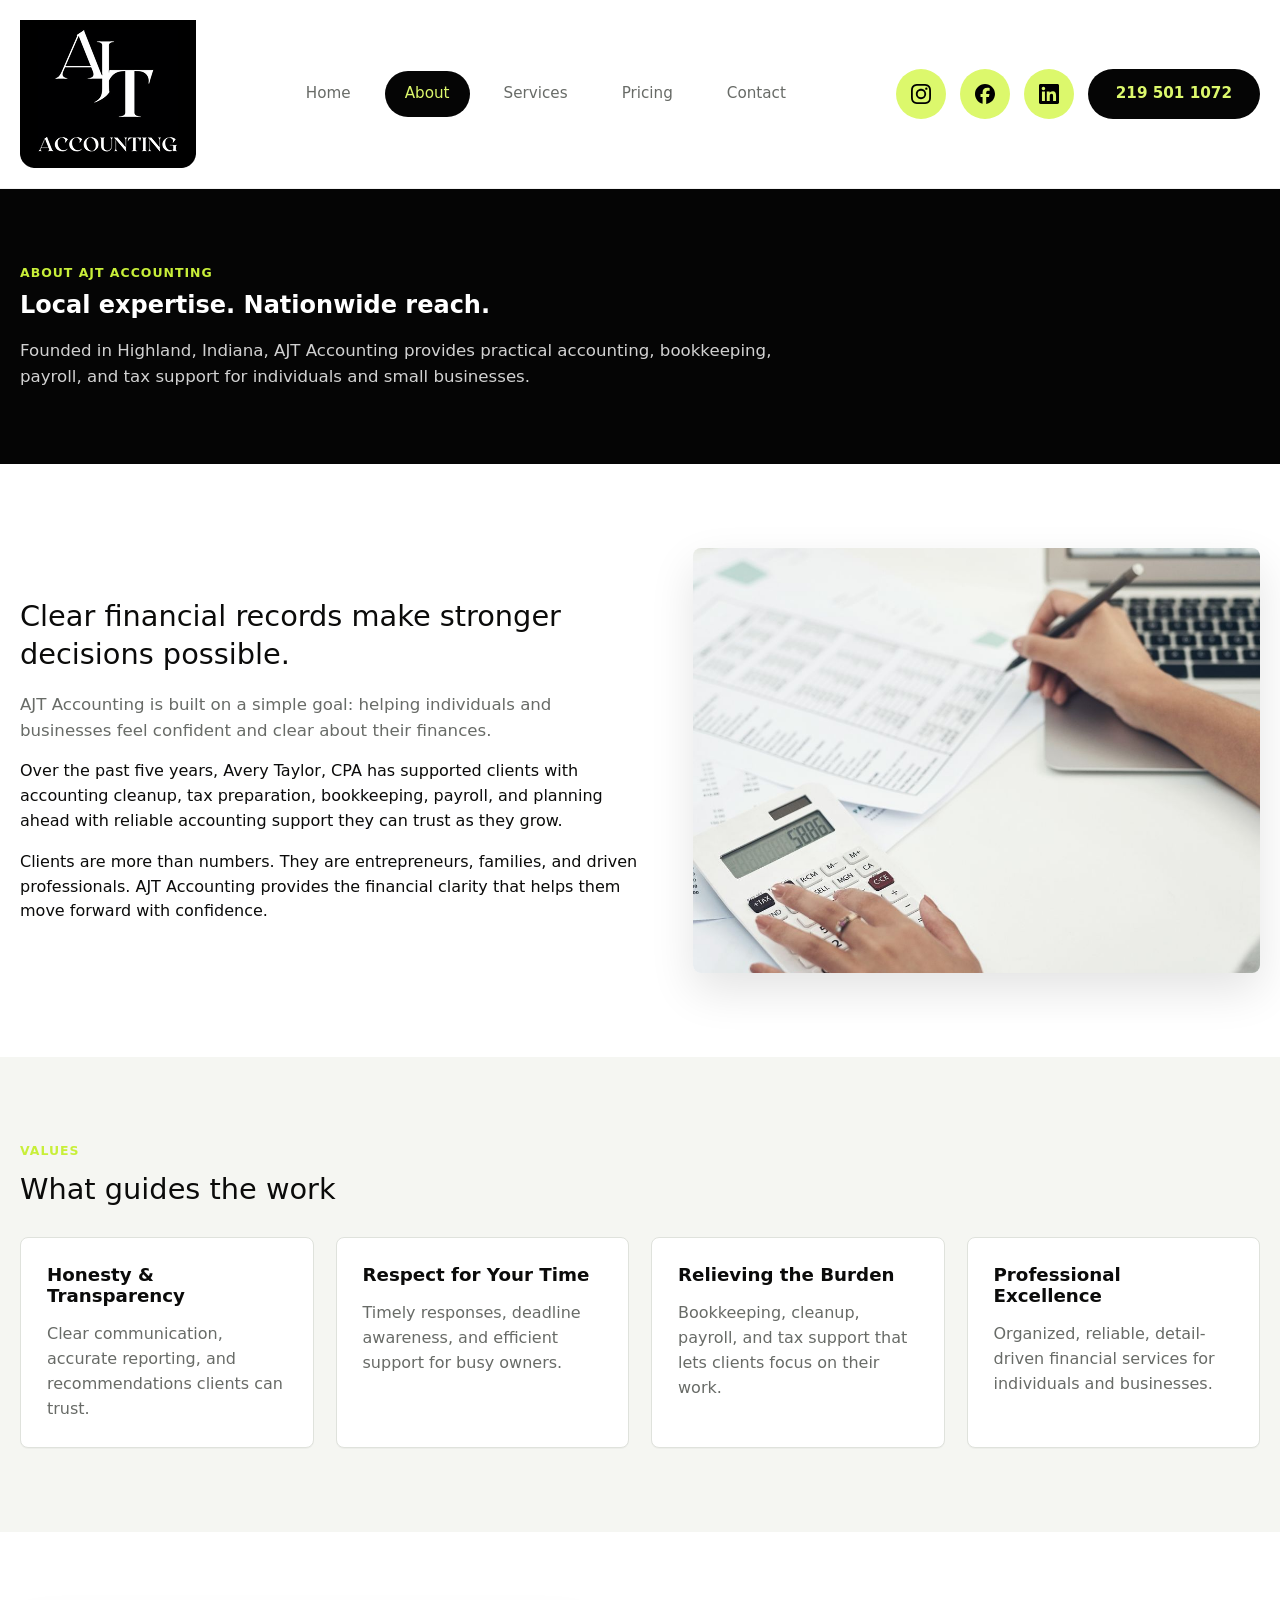
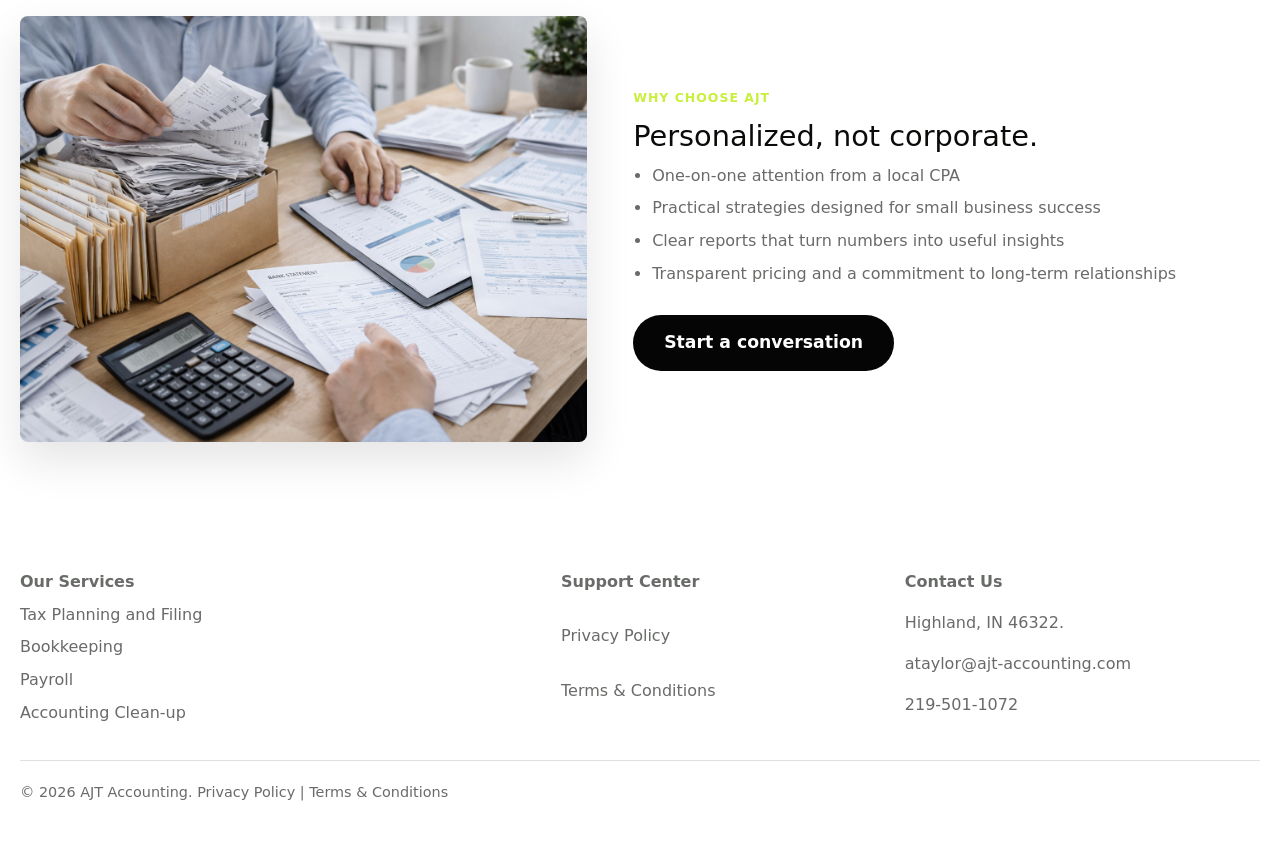
==== commit 9fb61082: "Match footer columns to live site" ====
--- a/about/index.html
+++ b/about/index.html
@@ -15,9 +15,9 @@
           <a href="../index.html">Home</a><a href="../about/" aria-current="page">About</a><a href="../services/">Services</a><a href="../pricing/">Pricing</a><a href="../contact/">Contact</a>
         </div>
         <div class="nav-actions" aria-label="Social links and phone">
-          <a class="icon-link" href="https://www.instagram.com/ajtaccounting/" aria-label="Instagram"><img src="../assets/img/icon-instagram.svg" alt="" aria-hidden="true"></a>
-          <a class="icon-link" href="https://www.facebook.com/ajtaccounting" aria-label="Facebook"><img src="../assets/img/icon-facebook.svg" alt="" aria-hidden="true"></a>
-          <a class="icon-link" href="https://www.linkedin.com/company/ajt-accounting" aria-label="LinkedIn"><img src="../assets/img/icon-linkedin.svg" alt="" aria-hidden="true"></a>
+          <a class="icon-link" href="https://www.instagram.com/ajt.accounting/" aria-label="Instagram" target="_blank" rel="noopener noreferrer"><img src="../assets/img/icon-instagram.svg" alt="" aria-hidden="true"></a>
+          <a class="icon-link" href="https://www.facebook.com/profile.php?id=61587523283100" aria-label="Facebook" target="_blank" rel="noopener noreferrer"><img src="../assets/img/icon-facebook.svg" alt="" aria-hidden="true"></a>
+          <a class="icon-link" href="https://www.linkedin.com/in/avery-taylor-cpa-85993a24b/" aria-label="LinkedIn" target="_blank" rel="noopener noreferrer"><img src="../assets/img/icon-linkedin.svg" alt="" aria-hidden="true"></a>
           <a class="phone-pill" href="tel:+12195011072">219 501 1072</a>
         </div>
       </nav>
@@ -70,7 +70,7 @@
         </div>
       </section>
     </main>
-    <footer class="site-footer"><div class="wrap footer-grid"><div><strong>AJT Accounting</strong><p>Reliable bookkeeping, tax preparation, payroll, and accounting cleanup.</p></div><div class="footer-links"><strong>Navigation</strong><a href="../services/">Services</a><a href="../pricing/">Pricing</a><a href="../contact/">Contact</a></div><div class="footer-links"><strong>Contact</strong><span>Highland, IN 46322</span><a href="mailto:ataylor@ajt-accounting.com">ataylor@ajt-accounting.com</a><a href="tel:+12195011072">219-501-1072</a></div></div><div class="wrap fine-print">&copy; <span data-year></span> AJT Accounting. <a href="../privacy-policy/">Privacy Policy</a> | <a href="../terms-and-conditions/">Terms & Conditions</a></div></footer>
+    <footer class="site-footer"><div class="wrap footer-grid"><div class="footer-links"><strong>Our Services</strong><a href="../services/">Tax Planning and Filing</a><a href="../services/">Bookkeeping</a><a href="../services/">Payroll</a><a href="../services/">Accounting Clean-up</a></div><div class="footer-links"><strong>Support Center</strong><a href="../privacy-policy/">Privacy Policy</a><a href="../terms-and-conditions/">Terms & Conditions</a></div><div class="footer-links"><strong>Contact Us</strong><span>Highland, IN 46322.</span><a href="mailto:ataylor@ajt-accounting.com">ataylor@ajt-accounting.com</a><a href="tel:+12195011072">219-501-1072</a></div></div><div class="wrap fine-print">&copy; <span data-year></span> AJT Accounting. <a href="../privacy-policy/">Privacy Policy</a> | <a href="../terms-and-conditions/">Terms & Conditions</a></div></footer>
     <script src="../assets/js/main.js"></script>
   </body>
 </html>
--- a/assets/css/styles.css
+++ b/assets/css/styles.css
@@ -877,6 +877,30 @@
   display: none;
 }
 
+.contact-page .contact-layout {
+  grid-template-columns: minmax(480px, 0.95fr) minmax(420px, 1fr);
+  align-items: start;
+}
+
+.contact-page .contact-spacer {
+  min-height: 870px;
+}
+
+.contact-page .contact-spacer img {
+  object-position: 50% 0;
+}
+
+.contact-page .lead-form {
+  min-height: 870px;
+  padding: 54px 46px 44px;
+}
+
+.contact-page .lead-form > .kicker,
+.contact-page .lead-form > h2,
+.contact-page .lead-form > p {
+  display: block;
+}
+
 .lead-form p,
 .contact-panel .lead,
 .contact-panel .muted {
@@ -955,6 +979,11 @@
 .quick-question h2 {
   max-width: 620px;
   font-size: clamp(1.8rem, 3vw, 2.7rem);
+}
+
+.contact-page .quick-question h2 {
+  max-width: none;
+  white-space: nowrap;
 }
 
 .site-footer {
@@ -1042,6 +1071,19 @@
   .contact-spacer,
   .contact-spacer img {
     min-height: 430px;
+  }
+
+  .contact-page .contact-layout {
+    grid-template-columns: 1fr;
+  }
+
+  .contact-page .contact-spacer,
+  .contact-page .contact-spacer img {
+    min-height: 560px;
+  }
+
+  .contact-page .lead-form {
+    margin-top: 0;
   }
 }
 
@@ -1173,6 +1215,10 @@
     padding: 20px;
   }
 
+  .contact-page .quick-question h2 {
+    white-space: normal;
+  }
+
   .actions .button,
   .lead-form button {
     width: 100%;
